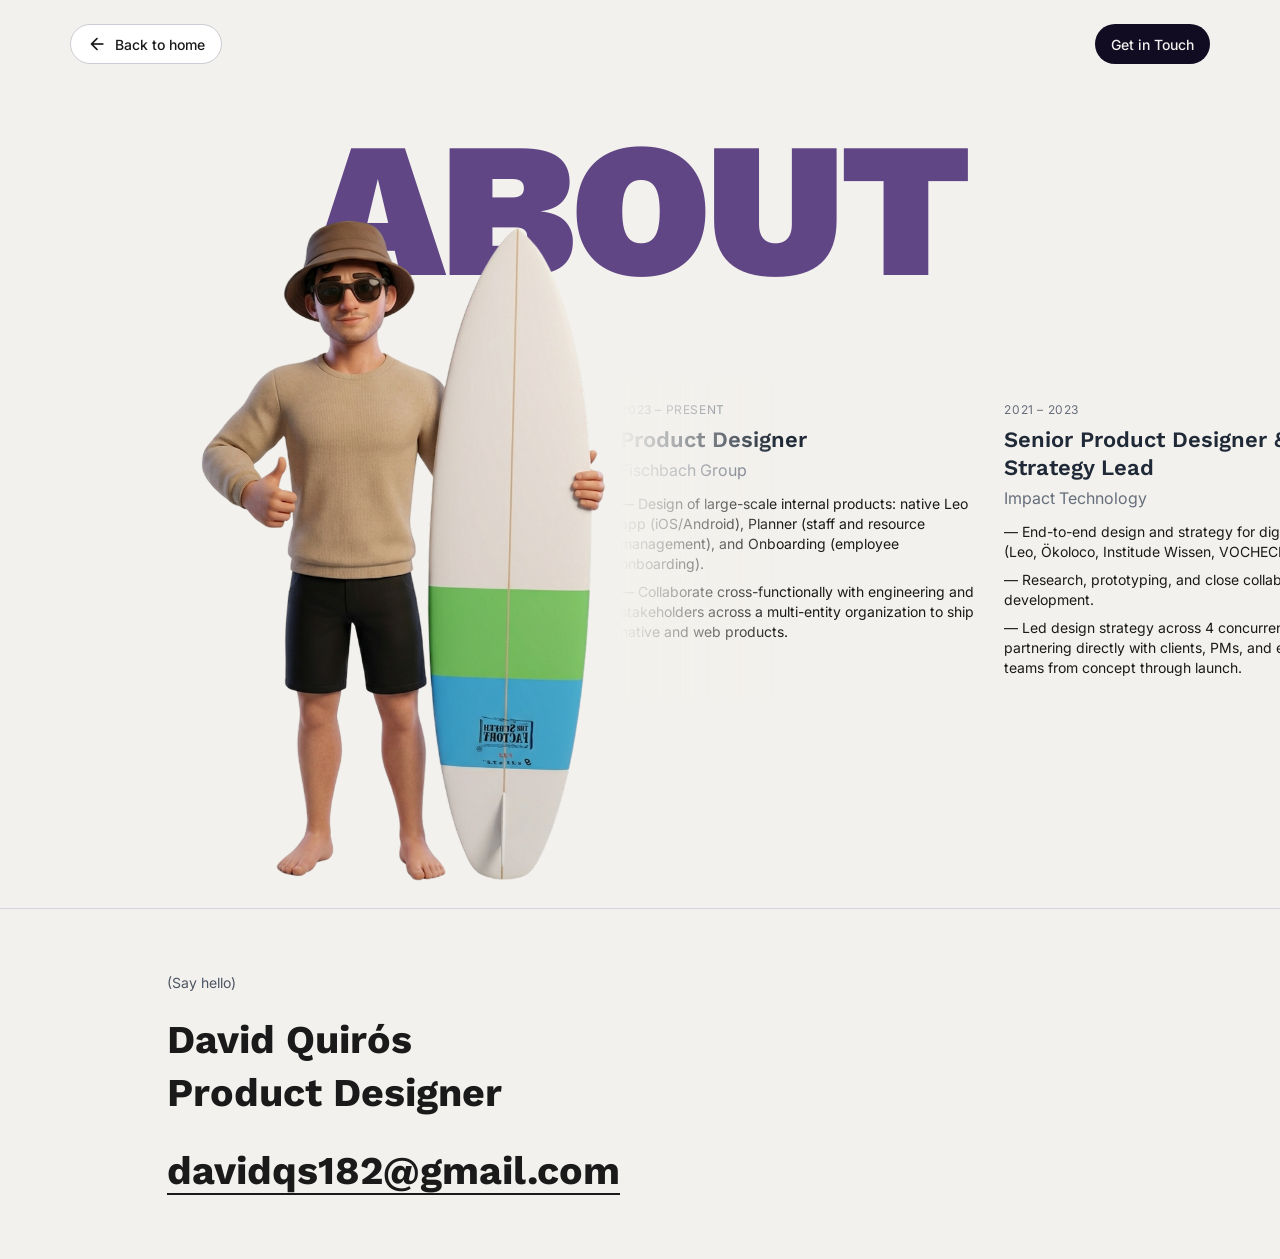
==== about/index.html @ 758f02a6 "Add About page, restructure project URLs, extend scroll reveal to meta sidebars - New About page (ab" ====
<!DOCTYPE html>
<html lang="en">
<head>
  <!-- Google tag (gtag.js) -->
  <script async src="https://www.googletagmanager.com/gtag/js?id=G-3EV32X3877"></script>
  <script>
    window.dataLayer = window.dataLayer || [];
    function gtag(){dataLayer.push(arguments);}
    gtag('js', new Date());

    gtag('config', 'G-3EV32X3877');
  </script>
  <!-- End Google tag (gtag.js) -->
  <!-- Google Tag Manager -->
  <script>(function(w,d,s,l,i){w[l]=w[l]||[];w[l].push({'gtm.start':
  new Date().getTime(),event:'gtm.js'});var f=d.getElementsByTagName(s)[0],
  j=d.createElement(s),dl=l!='dataLayer'?'&l='+l:'';j.async=true;j.src=
  'https://www.googletagmanager.com/gtm.js?id='+i+dl;f.parentNode.insertBefore(j,f);
  })(window,document,'script','dataLayer','GTM-TLW9D86D');</script>
  <!-- End Google Tag Manager -->
  <meta charset="UTF-8">
  <meta name="viewport" content="width=device-width, initial-scale=1.0">
  <title>About — David Quirós</title>
  <link rel="canonical" href="https://pixel-personas.com/about/">
  <link rel="icon" type="image/png" href="../assets/Logo/favicon.png">
  <link rel="preconnect" href="https://fonts.googleapis.com">
  <link href="https://fonts.googleapis.com/css2?family=Work+Sans:wght@400;500;600;900&family=Inter:wght@400;500;600&display=swap" rel="stylesheet">
  <link href="https://fonts.googleapis.com/css2?family=Material+Symbols+Rounded:opsz,wght,FILL,GRAD@20..48,400,0,0" rel="stylesheet">
  <link rel="stylesheet" href="../css/tokens.css">
  <link rel="stylesheet" href="../css/components.css">
  <link rel="stylesheet" href="../css/styles.css">
</head>
<body>
  <!-- Google Tag Manager (noscript) -->
  <noscript><iframe src="https://www.googletagmanager.com/ns.html?id=GTM-TLW9D86D"
  height="0" width="0" style="display:none;visibility:hidden"></iframe></noscript>
  <!-- End Google Tag Manager (noscript) -->

  <header class="navbar container">
    <a href="/" class="btn btn--outline btn--md">
      <span class="material-symbols-rounded icon-back" aria-hidden="true">arrow_back</span>
      Back to home
    </a>
    <nav class="navbar__links">
      <a href="#contact" class="btn btn--dark btn--md">Get in Touch</a>
    </nav>
  </header>

  <main>
    <!-- Primer paso de la página de About, a pedido de David: mismo
         tratamiento que el hero de Home — "About" reusa .hero__title
         tal cual (mismo tamaño/estilo/posición que "Product Designer").
         El avatar ya no vive acá (bajó a .about-experience, ver abajo)
         — Navbar: en vez del logo de Home, un botón "Back to home"
         (patrón <a class="btn btn--outline">, mismo componente ya
         usado en otras páginas). -->
    <section class="hero container">
      <h1 class="hero__title">About</h1>
    </section>

    <!-- Experience: carrusel horizontal con el avatar "clavado"
         (position:sticky) a la izquierda mientras las tarjetas de
         experience (de la más reciente a la más antigua — mismo
         contenido/orden que la sección Experience de resume.html)
         siguen desplazándose por detrás. A pedido de David: "a partir
         de la columna 10, junto al avatar, se muestra en orden cada
         sección de experience... cuando hago swipe hacia la izquierda
         el avatar se queda fijo... al lado derecho de la imagen hay
         un fade blanco sobre el que las secciones siguen scrolleando
         bajo ella." El avatar queda fijo desde el arranque porque su
         posición natural en el track ya está pegada al borde
         izquierdo (scrollLeft:0 = columna 1) — position:sticky no
         necesita "viajar" para clavarse ahí. Full-bleed (fuera de
         .container) para poder scrollear más allá del borde derecho
         de la pantalla — mismo mecanismo (scroll nativo,
         overflow-x:auto, sin JS de drag) que
         .project-process__carousel / .project-testimonial__track en
         project-onboarding.css. -->
    <section class="about-experience">
      <div class="about-experience__track">
        <!-- Tapa la columna 1 con un elemento real (sticky, mismo
             fondo que la página) en vez de padding invisible — ver
             comentario en styles.css. -->
        <div class="about-experience__edge" aria-hidden="true"></div>

        <div class="about-experience__pin">
          <div class="about-experience__avatar-backing" aria-hidden="true"></div>
          <img
            class="about-experience__avatar"
            src="../assets/images/about-avatar.png"
            alt="David Quirós sonriendo, con sombrero y lentes de sol, sosteniendo una tabla de surf"
            draggable="false"
          >
          <div class="about-experience__fade" aria-hidden="true"></div>
        </div>

        <ul class="about-experience__list">
          <li class="about-experience__item">
            <p class="about-experience__dates">2023 – Present</p>
            <h3 class="about-experience__role">Product Designer</h3>
            <p class="about-experience__company">Fischbach Group</p>
            <ul class="about-experience__bullets">
              <li>— Design of large-scale internal products: native Leo app (iOS/Android), Planner (staff and resource management), and Onboarding (employee onboarding).</li>
              <li>— Collaborate cross-functionally with engineering and stakeholders across a multi-entity organization to ship native and web products.</li>
            </ul>
          </li>
          <li class="about-experience__item">
            <p class="about-experience__dates">2021 – 2023</p>
            <h3 class="about-experience__role">Senior Product Designer &amp; Strategy Lead</h3>
            <p class="about-experience__company">Impact Technology</p>
            <ul class="about-experience__bullets">
              <li>— End-to-end design and strategy for digital products (Leo, Ökoloco, Institude Wissen, VOCHECKER).</li>
              <li>— Research, prototyping, and close collaboration with development.</li>
              <li>— Led design strategy across 4 concurrent products, partnering directly with clients, PMs, and engineering teams from concept through launch.</li>
            </ul>
          </li>
          <li class="about-experience__item">
            <p class="about-experience__dates">2019 – 2021</p>
            <h3 class="about-experience__role">Digital Marketing Manager &amp; UX Strategist</h3>
            <p class="about-experience__company">Colono Construcción</p>
            <ul class="about-experience__bullets">
              <li>— Managed advertising campaigns across Google, Facebook, Instagram, and TikTok.</li>
              <li>— Optimized web experience to align with each campaign, focused on conversion and KPIs.</li>
            </ul>
          </li>
          <li class="about-experience__item">
            <p class="about-experience__dates">2017 – 2018</p>
            <h3 class="about-experience__role">UX Researcher &amp; Product Catalog Designer</h3>
            <p class="about-experience__company">Electro Caribe S&amp;C</p>
            <ul class="about-experience__bullets">
              <li>— User research and redesign of electrical product lines (industrial, commercial, home).</li>
              <li>— Digital and printed catalogs, plus training for key stakeholders.</li>
            </ul>
          </li>
        </ul>
      </div>
    </section>

    <!-- Get in touch: mismo bloque de texto que en Home/project-onboarding
         (ver css/styles.css .contact) — sin la columna de fotos: esas
         fotos son del contexto de Home, no tiene sentido repetirlas
         acá (a pedido de David: "la seccion de contacto se debe ver
         como la de la pagina de proyectos"). El botón "Get in Touch"
         del navbar apunta a #contact. -->
    <section class="contact container" id="contact">
      <div class="contact__grid grid-12">
        <div class="contact__info">
          <p class="contact__label">(Say hello)</p>
          <p class="contact__name">David Quirós</p>
          <p class="contact__role">Product Designer</p>
          <a href="mailto:davidqs182@gmail.com" class="contact__email">davidqs182@gmail.com</a>
        </div>
      </div>
    </section>
  </main>

  <!-- Herramienta de guía (no es parte del diseño del sitio, solo
       visible en localhost — ver js/main.js): overlay del grid +
       selector de breakpoint (Desktop/Tablet/Mobile). Estilos y
       lógica centralizados en css/components.css y js/main.js. -->
  <div id="grid-overlay" aria-hidden="true">
    <div class="grid-overlay__col"></div>
    <div class="grid-overlay__col"></div>
    <div class="grid-overlay__col"></div>
    <div class="grid-overlay__col"></div>
    <div class="grid-overlay__col"></div>
    <div class="grid-overlay__col"></div>
    <div class="grid-overlay__col"></div>
    <div class="grid-overlay__col"></div>
    <div class="grid-overlay__col"></div>
    <div class="grid-overlay__col"></div>
    <div class="grid-overlay__col"></div>
    <div class="grid-overlay__col"></div>
  </div>

  <div id="dev-tools">
    <div id="dev-tools__breakpoints">
      <button data-breakpoint="desktop" class="is-active" type="button">
        <span class="material-symbols-rounded" aria-hidden="true">desktop_windows</span>
        Desktop
      </button>
      <button data-breakpoint="tablet" type="button">
        <span class="material-symbols-rounded" aria-hidden="true">tablet_mac</span>
        Tablet
      </button>
      <button data-breakpoint="mobile" type="button">
        <span class="material-symbols-rounded" aria-hidden="true">smartphone</span>
        Mobile
      </button>
    </div>
    <button id="grid-overlay-toggle" type="button">
      <span class="material-symbols-rounded" aria-hidden="true">grid_on</span>
      Grid
    </button>
  </div>

  <div id="dev-preview" aria-hidden="true">
    <iframe id="dev-preview-frame" title="Vista previa responsiva"></iframe>
  </div>

  <script src="../js/main.js"></script>
</body>
</html>
---- css/tokens.css ----
/* =====================================================================
   DESIGN TOKENS
   =====================================================================
   Estos son los "ingredientes" del sistema de diseño: colores,
   tipografía y medidas base. No hay estilos visuales de página acá,
   solo variables (custom properties) para que todo el sitio use los
   mismos valores en vez de números sueltos repetidos por todos lados.

   Fuente: componentes "Button", "purple-tint-palette", "Gray" (Frame
   793) y "Typographic Scale" del archivo de Figma.
   ===================================================================== */

:root {
  /* ---------- Color / Purple ----------
     50-900 tal cual está en Figma (purple-tint-palette). 950 es un
     agregado nuestro (no está en Figma) para el botón Dark — 900 no
     se sentía lo bastante "negro" para un estado enabled; se calculó
     siguiendo la misma progresión de oscurecimiento que ya traía la
     escala (~0.64x por escalón desde 900), no un negro puro, para que
     se mantenga dentro de la familia de la marca. */
  --color-purple-50: #f6f4fa;
  --color-purple-100: #edeaf5;
  --color-purple-200: #dbd5ec;
  --color-purple-300: #c1b6e0;
  --color-purple-400: #9a89cc;
  --color-purple-500: #614685;
  --color-purple-600: #523b75;
  --color-purple-700: #422e63;
  --color-purple-800: #31214f;
  --color-purple-900: #1c1335;
  --color-purple-950: #120c22;

  /* ---------- Color / Gray ----------
     Escala completa tal cual está en Figma (Frame 793 "Gray"). */
  --color-gray-50: #f9fafb;
  --color-gray-100: #f3f4f6;
  --color-gray-200: #e5e7eb;
  --color-gray-300: #d1d5db;
  --color-gray-400: #9ca3af;
  --color-gray-500: #6b7280;
  /* 550 — agregado nuestro (no está en Figma), mismo criterio que
     Purple 950: un paso intermedio que no existía en la escala.
     Texto secundario (captions, ficha Role/Team/Timeline) sobre
     --color-bg (#F3F1ED): con Gray 500 el contraste da 4.29:1 (no
     llega al mínimo WCAG AA de 4.5:1 para texto normal); con Gray 600
     da 6.71:1, que cumple pero se siente más pesado de lo que David
     quería para un texto secundario. Este valor se calculó para caer
     justo en el mínimo aceptable (~4.5:1) — visualmente más liviano
     que 600, sin dejar de cumplir el estándar. */
  --color-gray-550: #666e7c;
  --color-gray-600: #4b5563;
  --color-gray-700: #374151;
  --color-gray-800: #1f2937;
  --color-gray-900: #111827;

  /* ---------- Color / Red (destructive) ----------
     Solo existen estos 3 tonos en el componente Button de Figma
     (no hay una escala 50-900 completa como Purple/Gray). */
  --color-red-200: #ebb2b2;
  --color-red-500: #e53333;
  --color-red-700: #bf2626;

  /* ---------- Color / Superficie y texto ----------
     Alias semánticos: en vez de usar "purple-500" directo en el
     layout, usamos un nombre que dice PARA QUÉ es el color. Así, si
     el color de marca cambia algún día, se edita en un solo lugar. */
  --color-bg: #f3f1ed;
  --color-text: var(--color-gray-800);
  --color-text-black: #1a1a1a;
  --color-text-white: #f3f1ed;
  --color-brand: var(--color-purple-500);
  --color-dark: var(--color-gray-900);
  /* Fondo del header + hero en las páginas de detalle de proyecto
     (ej. Onboarding Tool) — #EBEBEB tal cual en Figma. Ahí tampoco es
     un token de su escala Gray, es un valor literal local al frame,
     por eso lo tratamos igual acá: alias semántico, no parte de la
     escala --color-gray-*. */
  --color-surface-project: #ebebeb;

  /* ---------- Tipografía ----------
     Familias realmente usadas en los componentes (el "Typographic
     Scale" de Figma está en Roboto, pero el Button usa Inter y el
     hero usa Work Sans — priorizamos lo que los componentes reales
     usan). */
  --font-display: "Work Sans", sans-serif;
  --font-body: "Inter", sans-serif;

  /* Fuente paga (Fischbach la tiene licenciada), usada solo en el
     título de las páginas de detalle de proyecto (ej. "Onboarding
     Tool") — no es parte del sistema tipográfico general del sitio,
     por eso no reemplaza --font-display. Archivo real vía @font-face
     más abajo; solo se trajo el peso Bold/700 (el único que se usa
     hoy) para no cargar pesos sin usar. */
  --font-din-next: "DIN Next LT Pro", var(--font-display);

  /* Fuente real de brand.youtube (títulos), self-hosted desde el propio
     CDN de Google — usada solo en project-youtube-discovery.html
     (--font-display redefinido SOLO ahí, ver project-youtube-discovery.css),
     mismo criterio que --font-din-next arriba: no reemplaza --font-display
     acá. Archivo real vía @font-face en components.css. */
  --font-youtube-display: "YouTubeDisplay", var(--font-display);

  /* Escala tipográfica (tamaño / interlineado), tomada de la pieza
     "Typographic Scale" de Figma. Pensada para contenido futuro
     (párrafos, tarjetas, etc.) — el título del hero ya tiene su
     propio tamaño exacto (216.61px) y no usa esta escala. */
  --text-h1-size: 45px;
  --text-h1-line: 52px;
  --text-h2-size: 36px;
  --text-h2-line: 44px;
  --text-h3-size: 28px;
  --text-h3-line: 36px;
  --text-h4-size: 22px;
  --text-h4-line: 28px;
  --text-h5-size: 18px;
  --text-h5-line: 24px;
  --text-body-lg-size: 16px;
  --text-body-lg-line: 24px;
  --text-body-size: 14px;
  --text-body-line: 20px;
  --text-body-sm-size: 12px;
  --text-body-sm-line: 16px;
  --text-caption-size: 11px;
  --text-caption-line: 14px;
  --text-overline-size: 10px;
  --text-overline-line: 14px;
  --text-overline-tracking: 0.15em;

  /* ---------- Layout grid (Desktop) ----------
     Igual al "Layout Grid" configurado en el frame de Figma: 12
     columnas, 70px de margen lateral, 20px de espacio entre
     columnas, sobre un frame de referencia de 1440px. */
  --grid-columns: 12;
  --grid-margin: 70px;
  --grid-gutter: 20px;
  --grid-max-width: 1440px;

  /* ---------- Breakpoints y grids de Tablet / Mobile ----------
     Cortes de ancho estándar de industria (los mismos que usan
     Bootstrap 5 y Tailwind, entre otros): Mobile <768px, Tablet
     768–1023px, Desktop ≥1024px. No son variables usables dentro de
     @media (la spec de CSS no permite var() ahí) — quedan como
     referencia documentada; los @media reales que las necesiten van
     con el número literal.

     Columnas/márgenes/gutters de Tablet y Mobile: estándar de
     industria también (mismos valores que Figma trae por default en
     sus presets de grid responsivo, y muy cerca de la spec de
     Material Design 3 — Compact: 4 columnas/16dp margen, Medium:
     8 columnas/24-32dp margen). Los anchos de referencia (768/375)
     son los tamaños de diseño típicos para cada categoría (tablet
     portrait / iPhone estándar), no anchos "reales" de ningún
     dispositivo puntual.

     Alimentan el selector de breakpoints del overlay de grilla
     (#dev-tools, visible solo en localhost) para previsualizar cada
     grid, y --grid-tablet-margin/--grid-mobile-margin (junto con sus
     --grid-*-gutter) ya se usan también en los @media reales de Home,
     Onboarding Tool y YouTube Compass (ver css/styles.css) para achicar
     --grid-margin/--grid-gutter a esos anchos — Resume y Design System
     quedan afuera de esa adaptación por ahora. */
  --grid-tablet-width: 768px;
  --grid-tablet-columns: 8;
  --grid-tablet-margin: 32px;
  --grid-tablet-gutter: 16px;

  --grid-mobile-width: 375px;
  --grid-mobile-columns: 4;
  --grid-mobile-margin: 16px;
  --grid-mobile-gutter: 16px;

  /* ---------- Espaciado ----------
     A diferencia de los colores y la tipografía, Figma no tiene un
     componente "Spacing Scale" del que copiar estos valores — es una
     escala de múltiplos de 4px que armamos nosotros para no repetir
     números sueltos por todo el CSS. Cubre los valores que ya se
     usaban en el sitio (8, 24, 40, 60) más los pasos intermedios de
     una progresión estándar, para tener de dónde elegir a futuro. */
  --space-4: 4px;
  --space-8: 8px;
  --space-12: 12px;
  --space-16: 16px;
  --space-24: 24px;
  --space-32: 32px;
  --space-40: 40px;
  --space-48: 48px;
  --space-60: 60px;
  --space-64: 64px;
  --space-96: 96px;
}
---- css/components.css ----
/* =====================================================================
   COMPONENTES
   =====================================================================
   Piezas de UI reutilizables. Usan los tokens de tokens.css — no
   deberían tener ningún color o tamaño "suelto" escrito a mano acá.

   Nota sobre estados: en Figma cada estado (Default/Hover/Disabled)
   es una capa distinta. En CSS no duplicamos esas capas: usamos
   pseudo-clases (:hover, :disabled) que el navegador aplica solo.
   ===================================================================== */

/* ---------- Fonts ----------
   Fuentes de Google (Work Sans, Inter, Material Symbols) se cargan
   vía <link> en el <head> de cada página. DIN Next LT Pro es una
   fuente paga (licencia de Fischbach), self-hosted acá porque no
   tiene un <link> externo — David la usa como prueba de tipografía
   completa en project-onboarding.html (--font-display/--font-body
   redefinidos SOLO ahí, ver project-onboarding.css), no reemplaza
   Work Sans/Inter en el resto del sitio.

   4 declaraciones para los pesos que la página realmente usa (headlines
   700, botones 500/600, eyebrow 600, body 400) — no cargamos italic,
   Condensed, Black, etc. del paquete completo que mandó David, esos no
   se usan acá. DIN Next no tiene un archivo "SemiBold"/600 propio: el
   de Medium se registra dos veces (500 y 600) para que los usos con
   font-weight:600 (.btn--lg, .eyebrow) no salten directo a Bold/700 —
   sin esto, el navegador busca el peso disponible más cercano hacia
   arriba y usaría Bold en vez de Medium, perdiendo la jerarquía visual
   que ya tenían botones/eyebrow frente a los headlines. */
@font-face {
  font-family: "DIN Next LT Pro";
  src: url("../assets/fonts/din-next-lt-pro/DINNextLTPro-Regular.otf") format("opentype");
  font-weight: 400;
  font-style: normal;
  font-display: swap;
}

@font-face {
  font-family: "DIN Next LT Pro";
  src: url("../assets/fonts/din-next-lt-pro/DINNextLTPro-Medium.otf") format("opentype");
  font-weight: 500;
  font-style: normal;
  font-display: swap;
}

@font-face {
  font-family: "DIN Next LT Pro";
  src: url("../assets/fonts/din-next-lt-pro/DINNextLTPro-Medium.otf") format("opentype");
  font-weight: 600;
  font-style: normal;
  font-display: swap;
}

@font-face {
  font-family: "DIN Next LT Pro";
  src: url("../assets/fonts/din-next-lt-pro/DINNextLTPro-Bold.otf") format("opentype");
  font-weight: 700;
  font-style: normal;
  font-display: swap;
}

/* YouTubeDisplay — la fuente real de títulos que usa brand.youtube (no
   confundir con "YouTube Sans", que es la de la UI de la app, no esta).
   Self-hosted acá con el mismo criterio que DIN Next arriba: David pidió
   usar la tipografía real encontrada en el research (era un fallback de
   sistema hasta ahora, ver design-system.html #youtube-discovery-ref) en
   vez de quedarnos con la aproximación. Archivos sacados del propio CDN
   de Google (gstatic.com/marketing-cms/...) inspeccionando qué carga
   brand.youtube en vivo — no están en Google Fonts ni tienen licencia
   pública de reuso; se usan igual a pedido explícito de David, a
   sabiendas de que es un asset de marca de Google (proyecto conceptual
   de portafolio, no un producto real). --font-display se redefine SOLO
   en project-youtube-discovery.css (ver ese archivo), no reemplaza
   Work Sans/Inter en el resto del sitio — mismo patrón que DIN Next.

   3 pesos (los que trae el archivo original, no hay Medium/SemiBold
   propio): Regular 400, Bold 700, ExtraBold 800 — los títulos de esta
   página piden el peso más pesado disponible (ExtraBold), no 900 (esa
   fuente no tiene ese peso; pedirlo haría que el navegador cayera en
   sintetizar bold sobre ExtraBold, verse peor que usar 800 directo). */
@font-face {
  font-family: "YouTubeDisplay";
  src: url("../assets/fonts/youtube-display/youtubedisplay-regular.woff2") format("woff2");
  font-weight: 400;
  font-style: normal;
  font-display: swap;
}

@font-face {
  font-family: "YouTubeDisplay";
  src: url("../assets/fonts/youtube-display/youtubedisplay-bold.woff2") format("woff2");
  font-weight: 700;
  font-style: normal;
  font-display: swap;
}

@font-face {
  font-family: "YouTubeDisplay";
  src: url("../assets/fonts/youtube-display/youtubedisplay-extrabold.woff2") format("woff2");
  font-weight: 800;
  font-style: normal;
  font-display: swap;
}

/* ---------- Button ----------
   Fuente: componente "Button" de Figma (5 estilos x 3 tamaños x 3
   estados). Los colores de "Secondary"/"Outline"/"Ghost" son valores
   exactos del componente (no son parte de la escala Gray — son un
   poco distintos, a propósito se dejan literales acá). */
.btn {
  display: inline-flex;
  align-items: center;
  justify-content: center;
  gap: 8px;
  border: none;
  border-radius: 999px;
  font-family: var(--font-body);
  text-decoration: none;
  white-space: nowrap;
  cursor: pointer;
  transition: background-color 0.15s ease, border-color 0.15s ease;
}

.btn:disabled,
.btn.is-disabled {
  opacity: 0.7;
  cursor: not-allowed;
}

/* Tamaños */
.btn--lg {
  min-height: 48px;
  padding: 12px 20px;
  font-size: 16px;
  font-weight: 600;
}

.btn--md {
  min-height: 40px;
  padding: 8px 16px;
  font-size: 14px;
  font-weight: 500;
}

.btn--sm {
  min-height: 32px;
  padding: 6px 12px;
  font-size: 13px;
  font-weight: 500;
}

/* Modifier: solo-ícono — mismo .btn (radio/colores/tamaños sin
   cambios), sin texto, perfectamente circular. Se combina con un
   tamaño (.btn--sm/md/lg) y un color (.btn--outline, etc.) igual que
   cualquier otro botón — este modifier solo saca el padding horizontal
   y fuerza ancho = alto (aspect-ratio:1/1 contra el min-height que ya
   define cada tamaño). */
.btn--icon {
  padding: 0;
  aspect-ratio: 1 / 1;
}

/* Estilo: Primary */
.btn--primary {
  background-color: var(--color-purple-500);
  color: var(--color-text-white);
}
.btn--primary:hover {
  background-color: var(--color-purple-700);
}
.btn--primary:disabled,
.btn--primary.is-disabled {
  background-color: var(--color-purple-200);
}

/* Estilo: Secondary */
.btn--secondary {
  background-color: var(--color-gray-200);
  color: var(--color-text-black);
}
.btn--secondary:hover {
  background-color: var(--color-gray-300);
}
.btn--secondary:disabled,
.btn--secondary.is-disabled {
  background-color: #f2f2f7;
}

/* Estilo: Destructive */
.btn--destructive {
  background-color: var(--color-red-500);
  color: var(--color-text-white);
}
.btn--destructive:hover {
  background-color: var(--color-red-700);
}
.btn--destructive:disabled,
.btn--destructive.is-disabled {
  background-color: var(--color-red-200);
}

/* Estilo: Outline */
.btn--outline {
  background-color: white;
  border: 1px solid #ccccd4;
  color: var(--color-text-black);
}
.btn--outline:hover {
  background-color: #f2f2f7;
}
.btn--outline:disabled,
.btn--outline.is-disabled {
  border-color: #b2c2eb;
}

/* Estilo: Ghost */
.btn--ghost {
  background-color: transparent;
  color: var(--color-text-black);
}
.btn--ghost:hover {
  background-color: #f2f2f7;
}

/* Estilo: Dark
   No es una variante del componente "Button" original de Figma —
   la agregamos nosotros: un "negro" que en realidad sale de la
   misma escala púrpura (purple-950), para que combine con el resto
   de la marca en vez de ser un gris/negro genérico. El hover se
   aclara (purple-900) en vez de oscurecerse, al revés que Primary. */
.btn--dark {
  background-color: var(--color-purple-950);
  color: var(--color-text-white);
}
.btn--dark:hover {
  background-color: var(--color-purple-900);
}
.btn--dark:disabled,
.btn--dark.is-disabled {
  background-color: var(--color-purple-200);
}

/* ---------- Icons ----------
   Íconos de Google Material Symbols (Rounded) — nunca SVG dibujado a
   mano. El nombre del ícono va como texto adentro del <span> (ej.
   "arrow_forward"); la fuente lo convierte en el glifo. El color sale
   solo de `color` (currentColor), así que dentro de un .btn ya toma
   el color de texto del botón sin configurar nada aparte. CSS base
   tal cual la provee Google. */
.material-symbols-rounded {
  font-family: "Material Symbols Rounded";
  font-weight: normal;
  font-style: normal;
  font-size: 20px;
  line-height: 1;
  letter-spacing: normal;
  text-transform: none;
  display: inline-block;
  white-space: nowrap;
  word-wrap: normal;
  direction: ltr;
  font-feature-settings: "liga";
  -webkit-font-smoothing: antialiased;
  /* FILL 0 = trazo, sin relleno — la fuente es variable y el navegador
     no siempre asume este eje por su cuenta, así que se fija explícito
     en vez de confiar en el default. */
  font-variation-settings:
    "FILL" 0,
    "wght" 400,
    "GRAD" 0,
    "opsz" 24;
}

/* Ícono "avanzar" — clase opt-in, no todos los íconos la llevan (un
   ícono de "eliminar", por ejemplo, no debería deslizarse). Se usa en
   botones tipo CTA ("Go to project"): al pasar el mouse por el botón,
   el ícono se desliza suavemente hacia la derecha, reforzando la idea
   de "seguir adelante". */
.material-symbols-rounded.icon-forward {
  transition: transform 0.2s ease;
}

.btn:hover .material-symbols-rounded.icon-forward {
  transform: translateX(4px);
}

/* Ícono "retroceder" — misma idea que .icon-forward, pero para íconos
   que apuntan hacia atrás/izquierda (ej. "arrow_back" en "Back to
   home"): al pasar el mouse, se desliza hacia la IZQUIERDA, no hacia
   la derecha — deslizar a la derecha reforzaría "avanzar", lo
   contrario de lo que dice la flecha. Por eso es una clase separada
   de .icon-forward y no una variante con el mismo signo invertido a
   mano en cada uso. */
.material-symbols-rounded.icon-back {
  transition: transform 0.2s ease;
}

.btn:hover .material-symbols-rounded.icon-back {
  transform: translateX(-4px);
}

/* ---------- Eyebrow ----------
   Etiqueta chica en mayúsculas que antecede a un título de sección
   (escala Overline de tokens.css). Nació como estilo puntual de la
   página de proyecto (label de "About the project" y de la ficha
   Role/Team/Timeline) — se sube acá al pasar a usarse en una segunda
   sección de esa misma página, para no repetir la regla dos veces. */
.eyebrow {
  display: block;
  font-family: var(--font-body);
  font-weight: 600;
  font-size: var(--text-overline-size);
  line-height: var(--text-overline-line);
  letter-spacing: var(--text-overline-tracking);
  text-transform: uppercase;
  color: var(--color-text-black);
}

/* ---------- Reveal on scroll (título / body) ----------
   Entrada con fade + slide-up al entrar en pantalla — mismo patrón que
   "initial={opacity:0,y:N} whileInView={opacity:1,y:0}
   transition={duration:0.8,delay:D}" de Framer Motion, en CSS puro:
   .is-inview la agrega js/main.js vía IntersectionObserver (se revela
   una sola vez, no se repite si se vuelve a scrollear a la vista).
   Nació en el título/subtítulo del hero de Home, se sube acá al
   pasar a usarse también en los títulos y párrafos de cuerpo de las
   páginas de proyecto — misma utilidad, no una regla nueva por sección.
   .reveal-title (y:30, delay 0.3) para títulos (h1/h2/h3 de sección);
   .reveal-body (y:40, delay 0.4 — un toque más tarde y con más
   desplazamiento, para que el body se sienta "seguir" al título) para
   los párrafos de cuerpo. */
.reveal-title,
.reveal-body {
  opacity: 0;
  transition: opacity 0.8s ease-out, transform 0.8s ease-out;
}

.reveal-title {
  transform: translateY(30px);
  transition-delay: 0.3s;
}

.reveal-body {
  transform: translateY(40px);
  transition-delay: 0.4s;
}

.reveal-title.is-inview,
.reveal-body.is-inview {
  opacity: 1;
  transform: translateY(0);
}

@media (prefers-reduced-motion: reduce) {
  .reveal-title,
  .reveal-body {
    transition: none;
    opacity: 1;
    transform: none;
  }
}

/* =====================================================================
   DEV TOOLS
   =====================================================================
   Herramienta de guía — NO es parte del diseño del sitio, es para
   trabajar. Antes vivía duplicada como <style>/<script> inline en cada
   página (index.html, project-onboarding.html,
   project-youtube-discovery.html, resume.html); se centralizó acá +
   en js/main.js al agregar el selector de breakpoints, para no
   mantener la misma regla 4 veces.

   Oculta por default (display:none en #dev-tools) y solo main.js la
   muestra, y ÚNICAMENTE si location.hostname es localhost/127.0.0.1 —
   así en pixel-personas.com (o cualquier otro dominio) queda oculta
   siempre, sin importar si alguien se olvida de sacarla antes de un
   commit a master. No depende de un paso manual.

   #grid-overlay: overlay fijo con las columnas del grid superpuestas
   sobre la página real, para chequear alineación mientras se trabaja.
   Reusa las MISMAS 12 divs .grid-overlay__col en los 3 breakpoints —
   en Tablet/Mobile se ocultan las columnas de más con :nth-child en
   vez de generar HTML distinto por breakpoint. */
#grid-overlay {
  display: none;
  position: fixed;
  inset: 0;
  z-index: 99999;
  pointer-events: none;
  max-width: var(--grid-max-width);
  margin-inline: auto;
  padding-inline: var(--grid-margin);
  grid-template-columns: repeat(var(--grid-columns), 1fr);
  column-gap: var(--grid-gutter);
}

#grid-overlay.is-visible {
  display: grid;
}

.grid-overlay__col {
  background: rgba(97, 70, 133, 0.12);
  border-left: 1px solid rgba(97, 70, 133, 0.4);
  border-right: 1px solid rgba(97, 70, 133, 0.4);
}

/* Breakpoint Tablet: 8 columnas visibles (se ocultan la 9ª a la 12ª),
   ancho/margen/gutter de --grid-tablet-* (tokens.css). */
#grid-overlay.bp-tablet {
  max-width: var(--grid-tablet-width);
  padding-inline: var(--grid-tablet-margin);
  grid-template-columns: repeat(var(--grid-tablet-columns), 1fr);
  column-gap: var(--grid-tablet-gutter);
}

#grid-overlay.bp-tablet .grid-overlay__col:nth-child(n + 9) {
  display: none;
}

/* Breakpoint Mobile: 4 columnas visibles (se ocultan la 5ª a la 12ª). */
#grid-overlay.bp-mobile {
  max-width: var(--grid-mobile-width);
  padding-inline: var(--grid-mobile-margin);
  grid-template-columns: repeat(var(--grid-mobile-columns), 1fr);
  column-gap: var(--grid-mobile-gutter);
}

#grid-overlay.bp-mobile .grid-overlay__col:nth-child(n + 5) {
  display: none;
}

/* #dev-tools: panel fijo abajo a la derecha con los botones — Grid
   (muestra/oculta el overlay) + Desktop/Tablet/Mobile (cambian qué
   grid se previsualiza, y de paso fuerzan el overlay visible). */
#dev-tools {
  display: none;
  position: fixed;
  right: 16px;
  bottom: 16px;
  z-index: 100000;
  flex-direction: column;
  align-items: flex-end;
  gap: 10px;
}

#dev-tools.is-dev-visible {
  display: flex;
}

#dev-tools__breakpoints {
  display: flex;
  gap: 6px;
}

#dev-tools button {
  border: none;
  border-radius: 999px;
  padding: 8px 14px;
  background: var(--color-purple-950);
  color: var(--color-text-white);
  font-family: var(--font-body);
  font-size: 13px;
  font-weight: 500;
  cursor: pointer;
  box-shadow: 0 2px 10px rgba(0, 0, 0, 0.25);
  text-align: right;
  display: inline-flex;
  align-items: center;
  gap: 6px;
}

#dev-tools button.is-active {
  background: var(--color-purple-500);
}

/* Modal con el <iframe> de vista previa — se abre al elegir Tablet o
   Mobile (ver js/main.js openPreview()). Es el sitio real cargado de
   nuevo a ese ancho exacto, así el contenido se reacomoda de verdad
   (texto con clamp()/vw, grid-12 en 1fr, flex-wrap...), no es solo el
   overlay de líneas. Fondo oscuro semi-transparente para remarcar que
   es una simulación, no la página real de la pestaña. */
#dev-preview {
  display: none;
  position: fixed;
  inset: 0;
  z-index: 99998;
  align-items: center;
  justify-content: center;
  background: rgba(18, 12, 34, 0.6);
}

#dev-preview.is-visible {
  display: flex;
}

#dev-preview-frame {
  border: 0;
  border-radius: 12px;
  box-shadow: 0 20px 60px rgba(0, 0, 0, 0.4);
  background: #ffffff;
  height: 90vh;
  max-width: 95vw;
  max-height: 95vh;
}

/* Ocultas también al exportar/imprimir a PDF (ver css/resume.css) —
   acá de nuevo porque ahora es una regla compartida, no exclusiva de
   Resume. */
@media print {
  #dev-tools,
  #grid-overlay,
  #dev-preview {
    display: none !important;
  }
}
---- css/styles.css ----
/* =====================================================================
   ESTILOS DE PÁGINA
   =====================================================================
   Layout específico de esta página (portafolio). Los tokens (colores,
   tipografía, grid) viven en tokens.css, y los componentes reutilizables
   (botones, pills) en components.css — acá solo va la disposición de
   las secciones de esta página en particular. */

/* ===== Reset básico =====
   Los navegadores traen márgenes/paddings por defecto distintos
   entre sí. Los ponemos en 0 para partir todos del mismo punto. */
* {
  margin: 0;
  padding: 0;
  box-sizing: border-box;
}

/* Scroll suave nativo para los anchors internos (ej. "Work" -> #work),
   sin necesidad de JS ni librerías — es el estándar recomendado para
   este caso (ver MDN/web.dev). Se apaga si el usuario prefiere menos
   movimiento (accesibilidad, WCAG 2.3.3). */
html {
  scroll-behavior: smooth;
}

@media (prefers-reduced-motion: reduce) {
  html {
    scroll-behavior: auto;
  }
}

body {
  background-color: var(--color-bg);
  color: var(--color-text);
  font-family: var(--font-body);
}

/* ===== Grid de layout =====
   Reproduce el "Layout Grid" de Figma: centra el contenido hasta
   1440px, deja 70px de margen a los lados, y define 12 columnas
   con 20px de separación para poder ubicar elementos en columnas
   específicas (grid-column) cuando lo necesitemos. */
.container {
  width: 100%;
  max-width: var(--grid-max-width);
  margin-inline: auto;
  padding-inline: var(--grid-margin);
}

.grid-12 {
  display: grid;
  grid-template-columns: repeat(var(--grid-columns), 1fr);
  column-gap: var(--grid-gutter);
}

/* ===== Header / navegación ===== */
.navbar {
  display: flex;
  align-items: center;
  justify-content: space-between;
  padding-block: var(--space-24);
}

.navbar__logo {
  display: block;
  height: 22px;
  width: auto;
}

.navbar__links {
  display: flex;
  align-items: center;
  gap: var(--space-8);
}

/* ===== Hero ===== */
.hero {
  display: flex;
  flex-direction: column;
  align-items: center;
  text-align: center;
  padding-block: var(--space-40) var(--space-60);
}

/* Tamaño real en Figma: 216.61px sobre un frame de 1440px de ancho
   (216.61 / 1440 ≈ 15vw). Con clamp() escala en pantallas chicas
   y no pasa de ese tamaño en pantallas grandes. */
.hero__title {
  position: relative;
  z-index: 0;
  font-family: var(--font-display);
  font-weight: 900;
  text-transform: uppercase;
  color: var(--color-brand);
  font-size: clamp(2.75rem, 15vw, 216.61px);
  line-height: 0.85;
  letter-spacing: -0.02em;
  /* Entrada con fade + slide-up al cargar la página — mismo efecto que
     "initial={opacity:0,y:30} whileInView={opacity:1,y:0}
     transition={duration:0.8, delay:0.3}" de Framer Motion, acá en CSS
     puro: .is-inview la agrega js/main.js vía IntersectionObserver. */
  opacity: 0;
  transform: translateY(30px);
  transition: opacity 0.8s ease-out 0.3s, transform 0.8s ease-out 0.3s;
}

.hero__title.is-inview {
  opacity: 1;
  transform: translateY(0);
}

/* ===== Animación de scroll =====
   Misma posición y tamaño que la imagen estática original (y que el
   Figma): el personaje va cambiando de frame según la dirección del
   scroll, pero se queda en su lugar dentro del flujo normal del hero,
   sin "secuestrar" el scroll de la página.

   El PNG (828 x 1108 nativo) tiene relleno transparente: el personaje
   real ocupa solo de y=72 a y=732 (el resto es aire arriba y, sobre
   todo, abajo de las botas). Por eso los márgenes negativos tienen
   que ser grandes: primero "comen" ese aire transparente y recién
   después generan la superposición real con el texto. */
.hero__stage {
  position: relative;
  z-index: 2;
  display: flex;
  flex-direction: column;
  align-items: center;
  margin-top: clamp(-90px, -6.5vw, -20px);
  margin-bottom: clamp(-104px, -4.78vw, -54px);
}

/* Tamaño real en Figma: 619 x 828px sobre un frame de 1440px de
   ancho (619 / 1440 ≈ 43vw). El aspect-ratio de los frames de la
   animación (828 x 1108) ya coincide con 619 x 828, así que solo
   fijamos el ancho y el alto se ajusta solo. */
.hero__avatar {
  width: clamp(220px, 43vw, 619px);
  height: auto;
  user-select: none;
  display: block;
  /* animation: none — oculta temporalmente a pedido de David (el
     @keyframes se deja definido abajo, solo se desconecta acá, para
     activarla de nuevo fácil más adelante). Era la entrada al cargar
     la página, mismo efecto que "initial={opacity:0,scale:0.8}
     animate={opacity:1,scale:1} transition={duration:0.8, delay:0.4}"
     de Framer Motion. */
  animation: none;
}

@keyframes hero-avatar-intro {
  from {
    opacity: 0;
    transform: scale(0.8);
  }
  to {
    opacity: 1;
    transform: scale(1);
  }
}

@media (prefers-reduced-motion: reduce) {
  .hero__avatar {
    animation: none;
  }
}

/* ===== Intro con efecto de máquina de escribir =====
   Aparece una sola vez, la primera vez que arranca la animación de
   scroll del avatar (ver main.js, primer bloque). El texto completo
   real vive en el aria-label del <p> — el <span> que se va llenando
   letra por letra es aria-hidden, así un lector de pantalla escucha
   la frase completa de una vez en vez del tipeo letra por letra.

   El PNG del avatar (828px nativo de ancho) tiene relleno transparente
   también a la izquierda, no solo arriba/abajo: medido con canvas +
   getImageData en varios frames (0, 45, 120), el píxel visible más a
   la izquierda del personaje aparece recién en ~23% del ancho del
   frame (los frames de reposo, 0 y 120, son los que más se acercan;
   con la mano levantada el brazo queda más adentro, no más afuera).
   Por eso NO se ancla con right:100% (eso deja ~145px de aire
   invisible antes de tocar al personaje) — se usa right:80% para que
   el borde derecho del texto quede a solo unos px del punto real donde
   empieza a verse el personaje, en vez del borde del <img>. */
.hero__intro {
  position: absolute;
  top: calc(14% + 40px);
  right: 80%;
  width: 267px;
  font-family: var(--font-body);
  font-weight: 400;
  font-size: var(--text-body-lg-size);
  line-height: var(--text-body-lg-line);
  color: var(--color-text-black);
  text-align: center;
}

/* Solo el nombre va en medium (600), como en el navbar — el resto de
   la frase queda en regular. */
.hero__intro-name {
  font-weight: 600;
}

/* "Costa Rica" tachado, como corrigiéndose a "Germany" — chiste
   visual, no informativo, por eso el aria-label del <p> ya dice
   directamente "based in Germany" en vez de intentar leer el tachado. */
.hero__intro-strike {
  text-decoration: line-through;
}

/* Oculto (display:none, no opacity) hasta que arranca el tipeo — ver
   main.js, recién ahí se le agrega .is-active. display:none en vez de
   opacity:0 porque si no, el keyframe de blink (que anima opacity)
   pisaría el valor base y el cursor nunca se vería. */
.hero__intro-cursor {
  display: none;
  width: 2px;
  height: 1em;
  margin-left: 2px;
  vertical-align: text-bottom;
  background-color: currentColor;
}

.hero__intro-cursor.is-active {
  display: inline-block;
  animation: hero-intro-blink 0.8s steps(1, start) infinite;
}

@keyframes hero-intro-blink {
  50% {
    opacity: 0;
  }
}

.hero__subtitle {
  position: relative;
  z-index: 0;
  font-family: var(--font-display);
  font-weight: 900;
  text-transform: capitalize;
  color: var(--color-brand);
  font-size: clamp(2.75rem, 15vw, 216.61px);
  line-height: 0.85;
  letter-spacing: -0.02em;
  /* Mismo efecto de entrada que .hero__title — ver ese comentario. */
  opacity: 0;
  transform: translateY(30px);
  transition: opacity 0.8s ease-out 0.3s, transform 0.8s ease-out 0.3s;
}

.hero__subtitle.is-inview {
  opacity: 1;
  transform: translateY(0);
}

@media (prefers-reduced-motion: reduce) {
  .hero__title,
  .hero__subtitle {
    transition: none;
    opacity: 1;
    transform: none;
  }
}

/* ===== Work / tarjetas de proyecto =====
   Medidas tomadas a mano de la primera tarjeta del Figma (banners
   colgando de una feria, proyecto "Leo"): la imagen ocupa el ancho
   completo del container, sin bordes redondeados. */
.work-list {
  padding-block: 0;
}

/* 146px es una medida puntual del gap entre tarjetas en el Figma, no
   un múltiplo de la escala general — se deja como valor literal en
   vez de forzarla dentro de --space-* (mismo criterio que las medidas
   del hero más abajo).

   max-width: 1080px = 10 columnas del grid de 12 (--grid-columns),
   calculado con la misma fórmula del grid: 10 columnas de 90px
   (colWidth = (1300 - 11*20) / 12) + 9 gutters de --grid-gutter (20px)
   = 900 + 180 = 1080px. Comparado en vivo contra 12 (ancho completo)
   y 8 columnas (860px) antes de elegir esta opción. */
.project-card {
  max-width: 1080px;
  margin-inline: auto;
  margin-bottom: 146px;
}

.project-card__image {
  display: block;
  width: 100%;
  height: auto;
  aspect-ratio: 1299 / 670;
  object-fit: cover;
}

/* Segunda tarjeta ("Fischbach, onboarding tool"): acá la "imagen" es
   un video corto en loop (mockup de celular animando entre pantallas).
   Mismo patrón que .project-card__image, pero con el aspect-ratio
   real del video (1300 x 1462 — vertical, porque es la composición
   completa del header + bloque rojo/celular, no solo el teléfono). */
.project-card__video {
  display: block;
  width: 100%;
  height: auto;
  aspect-ratio: 1300 / 1462;
  object-fit: cover;
  background-color: #fcfcfb;
}

/* ===== Tercera tarjeta ("YouTube Compass"): cover animada, no imagen =====
   David todavía no tiene un cover real para este proyecto — en vez del
   placeholder gris, esto recrea el hero real de
   project-youtube-discovery.html (mismo degradé cian/rosa, mismo título
   "YouTube [compás] Compass", misma animación 3D "flyIn") directo acá,
   con el mismo aspect-ratio que las otras tarjetas (1299/670) para que
   el grid no salte de tamaño.

   Colores/tipografía escritos literales (no var(--font-display)/
   var(--font-body)) porque index.html no redefine esos tokens como sí
   hace project-youtube-discovery.css — hacerlo acá rompería Work
   Sans/Inter en el resto de la home. "YouTubeDisplay" igual está
   disponible: el @font-face vive en components.css (que index.html sí
   carga), no depende de la redefinición de --font-display.

   overflow:hidden + perspective en el MISMO elemento — mismo motivo que
   .ytd-hero en project-youtube-discovery.css: la animación pasa por
   posiciones intermedias más grandes que el tamaño final, y sin esto
   desborda el ancho de la página (encontrado en vivo por David, ya nos
   mordió una vez con el hero real). */
.project-card__ytd-hero {
  position: relative;
  overflow: hidden;
  display: flex;
  align-items: center;
  justify-content: center;
  aspect-ratio: 1299 / 670;
  background-color: #ffffff;
  background-image:
    radial-gradient(ellipse 75% 85% at 85% -15%, rgba(77, 238, 255, 0.95), transparent 65%),
    radial-gradient(ellipse 80% 70% at 25% 130%, rgba(255, 200, 200, 0.95), transparent 60%);
  perspective: 25vw;
  /* Ancho de 8 de las 12 columnas del grid del sitio — mismo criterio
     y fórmula que .ytd-hero__title-frame en project-youtube-discovery.css
     (ver ese archivo para el álgebra completa), acá como variable local
     porque el título Y el video de preview de abajo comparten este
     mismo ancho. */
  --ytd-8col: calc(
    (2 * (min(100vw, var(--grid-max-width)) - (2 * var(--grid-margin))) - var(--grid-gutter)) / 3
  );
}

/* .project-card__ytd-hero-flip: a diferencia de .ytd-hero__flip (que
   anima apenas carga la página), acá el estado de reposo POR DEFECTO es
   el primer frame de la animación (rotate3d 90°, "de canto") — la
   tarjeta puede tardar en entrar en pantalla, así que no tiene sentido
   que ya esté asentada antes de que el usuario la vea. Recién cuando
   IntersectionObserver agrega .is-inview (ver js/main.js, dispara al
   70% visible) se reproduce la animación hacia el frame final (0°). */
.project-card__ytd-hero-flip {
  transform: translateZ(25vw) rotate3d(1, 0, 0, 90deg);
  transform-style: preserve-3d;
  transform-origin: center;
}

.project-card__ytd-hero-flip.is-inview {
  animation: project-card-ytd-flyIn 0.75s forwards cubic-bezier(0.9, 0, 0.1, 1);
}

/* Salida — David pidió que, 4s después de asentarse, el título+compás
   se vayan hacia arriba usando "el mismo efecto" que la entrada: mismo
   mecanismo (translateZ + rotate3d en X, mismo cubic-bezier/duración),
   pero en reversa y sumando translateY hacia arriba en vez de solo la
   rotación. -500px de translateY alcanza sobrado para salir del alto
   real de la tarjeta (aspect-ratio 1299/670, nunca pasa de ~600px) sin
   depender del alto propio del título (que es mucho más chico) — el
   overflow:hidden de .project-card__ytd-hero recorta la salida en el
   borde de arriba, por eso "sale" en vez de solo desaparecer de golpe.
   .is-leaving se agrega vía JS 4s después de .is-inview (ver
   js/main.js) — el estado final de is-inview (0°) es el "from" acá,
   así que no hace falta declarar ese frame otra vez. */
.project-card__ytd-hero-flip.is-leaving {
  animation: project-card-ytd-flyOut 0.75s forwards cubic-bezier(0.9, 0, 0.1, 1);
}

.project-card__ytd-hero-flip-inner {
  transform: translateZ(calc(-1 * 25vw));
}

@keyframes project-card-ytd-flyIn {
  from {
    transform: translateZ(25vw) rotate3d(1, 0, 0, 90deg);
  }
  to {
    transform: translateZ(25vw) rotate3d(1, 0, 0, 0deg);
  }
}

@keyframes project-card-ytd-flyOut {
  from {
    transform: translateY(0) translateZ(25vw) rotate3d(1, 0, 0, 0deg);
  }
  to {
    transform: translateY(-500px) translateZ(25vw) rotate3d(1, 0, 0, -90deg);
  }
}

@media (prefers-reduced-motion: reduce) {
  .project-card__ytd-hero-flip {
    animation: none;
    transform: translateZ(25vw) rotate3d(1, 0, 0, 0deg);
  }

  .project-card__ytd-hero-flip.is-leaving {
    /* Se queda asentado — a alguien que pidió menos movimiento no le
       conviene que el contenido encima desaparezca solo. */
    animation: none;
  }
}

/* .project-card__ytd-hero-title-frame: ancho fijo a 8 de las 12
   columnas del grid del sitio — mismo criterio y misma fórmula que
   .ytd-hero__title-frame en project-youtube-discovery.css (David pidió
   ahí 10 columnas para el hero real, acá pidió 8 para esta versión
   chica dentro de la tarjeta). Álgebra: N columnas + (N-1) gutters
   sobre 12 columnas + 11 gutters se simplifica a
   (N×contenedor + gutter×(N-12)) / 12 — para N=8 da (2×contenedor -
   gutter) / 3. contenedor = ancho de las 12 columnas completas
   (min(100vw, grid-max-width) - 2×grid-margin), el mismo que ya usa
   .container en toda la página.

   container-type: inline-size + font-size en cqi en
   .project-card__ytd-hero-title (no clamp/vw) — el texto LLENA esas 8
   columnas en vez de solo no desbordarlas, igual que en el hero real.
   El ancho en sí vive en --ytd-8col (definida en .project-card__ytd-hero
   más arriba) — el video de preview de abajo comparte esa misma
   variable en vez de repetir la fórmula dos veces. */
.project-card__ytd-hero-title-frame {
  width: var(--ytd-8col);
  margin-inline: auto;
  container-type: inline-size;
}

/* font-size en cqi: misma relación medida en vivo que
   .ytd-hero__title en project-youtube-discovery.css (texto puro real
   de YouTubeDisplay ExtraBold + letter-spacing -0.02em = 6:1 contra su
   propio font-size) — mismo font-family/weight/tracking acá, así
   que la misma relación aplica. Se resta el gap fijo (2 × 12px, no
   escala con el texto) del 100cqi antes de dividir, mismo motivo que
   allá: si no, el gap pesaría de más en pantallas angostas y el
   título no llegaría a llenar el frame. flex-wrap: nowrap por la
   misma razón que allá — al tamaño exacto, "wrap" puede saltar
   "Compass" a una segunda línea por redondeo de subpíxel. */
.project-card__ytd-hero-title {
  display: flex;
  align-items: center;
  justify-content: center;
  flex-wrap: nowrap;
  gap: 0 12px;
  margin: 0;
  font-family: "YouTubeDisplay", "Arial Black", system-ui, sans-serif;
  font-weight: 800;
  font-size: calc((100cqi - (2 * 12px)) / 6);
  line-height: 0.95;
  letter-spacing: -0.02em;
  text-transform: uppercase;
  color: #212121;
}

.project-card__ytd-hero-icon {
  display: block;
  width: auto;
  height: 1.1em;
}

/* ===== Video de preview (segundo acto de la cover) =====
   Entra con el MISMO mecanismo 3D que el título (translateZ + rotate3d
   en X, mismo cubic-bezier/duración) — position:absolute + inset:0
   para ocupar el mismo centro de .project-card__ytd-hero sin depender
   del layout flex del título (que para este momento ya salió de
   pantalla). .is-inview se agrega vía JS (js/main.js) justo cuando
   termina el flyOut del título, no en el mismo IntersectionObserver
   que el título — ver comentario ahí para la cadena completa. */
.project-card__ytd-hero-video-flip {
  position: absolute;
  inset: 0;
  display: flex;
  align-items: center;
  justify-content: center;
  transform: translateZ(25vw) rotate3d(1, 0, 0, 90deg);
  transform-style: preserve-3d;
  transform-origin: center;
}

.project-card__ytd-hero-video-flip.is-inview {
  animation: project-card-ytd-flyIn 0.75s forwards cubic-bezier(0.9, 0, 0.1, 1);
}

/* Salida del video — mismo efecto que la salida del título (reusa el
   mismo @keyframes project-card-ytd-flyOut), a pedido de David. Forma
   parte del ciclo continuo título↔video cada 4s: ver js/main.js. */
.project-card__ytd-hero-video-flip.is-leaving {
  animation: project-card-ytd-flyOut 0.75s forwards cubic-bezier(0.9, 0, 0.1, 1);
}

.project-card__ytd-hero-video-flip-inner {
  transform: translateZ(calc(-1 * 25vw));
}

@media (prefers-reduced-motion: reduce) {
  .project-card__ytd-hero-video-flip {
    animation: none;
    transform: translateZ(25vw) rotate3d(1, 0, 0, 0deg);
  }

  .project-card__ytd-hero-video-flip.is-leaving {
    animation: none;
  }
}

/* Mismo ancho de 8 columnas que el título (--ytd-8col, definida en
   .project-card__ytd-hero) — David pidió que el video ocupe el mismo
   ancho. No necesita container query units como el título: acá no hay
   texto que "llenar", el video ya tiene su aspect-ratio real (16:9,
   1920×1080 nativo) y solo necesita ese ancho fijo. */
.project-card__ytd-hero-video-frame {
  width: var(--ytd-8col);
}

/* ===== Borde degradado animado + resplandor =====
   David dio este efecto tal cual (colores/tiempos/valores literales,
   no tokens del sitio — es una identidad puntual de este video, no
   parte del sistema de diseño).

   El degradé "gira" animando su propio background-position sobre un
   background-size inflado a 300% (no se mueve el elemento) — 3px de
   padding entre este contenedor (12px de radius) y el contenedor
   interno (9px = 12-3) simulan el grosor del borde, dejando los dos
   radios concéntricos. */
.project-card__ytd-hero-video-border {
  background: linear-gradient(
    135deg,
    #4285f4,
    #9b72cb,
    #1ba1e3,
    #d96570,
    #9b72cb,
    #4285f4
  );
  background-size: 300% 300%;
  animation: project-card-ytd-video-border-rotate 6s ease infinite;
  border-radius: 12px;
  padding: 3px;
  box-shadow:
    0 0 20px rgba(66, 133, 244, 0.35),
    0 0 40px rgba(155, 114, 203, 0.25),
    0 0 60px rgba(217, 101, 112, 0.15);
}

@keyframes project-card-ytd-video-border-rotate {
  0% {
    background-position: 0% 50%;
  }
  50% {
    background-position: 100% 50%;
  }
  100% {
    background-position: 0% 50%;
  }
}

@media (prefers-reduced-motion: reduce) {
  .project-card__ytd-hero-video-border {
    animation: none;
  }
}

/* Contenedor interno: el que realmente recorta el video (radius 9px,
   3px menos que el de afuera) — el <video> ya no lleva su propio
   border-radius. */
.project-card__ytd-hero-video-border-inner {
  border-radius: 9px;
  overflow: hidden;
  background-color: #000000;
}

.project-card__ytd-hero-video {
  display: block;
  width: 100%;
  height: auto;
  aspect-ratio: 16 / 9;
  object-fit: cover;
}

.project-card__title {
  margin-top: var(--space-24);
  font-family: var(--font-body);
  font-size: 18px;
  font-weight: 600;
  color: var(--color-text-black);
}

/* max-width bajado de 900px a 600px: a 900px las líneas llegaban a
   113-116 caracteres en desktop (medido con Range/getBoundingClientRect
   por carácter), muy por encima del límite citable de WCAG 2.1 SC 1.4.8
   (~80 caracteres) y del rango tipográfico ideal (45-75). A 600px
   quedan en ~75-78 caracteres. */
.project-card__description {
  margin-top: var(--space-8);
  max-width: 600px;
  font-family: var(--font-body);
  font-size: var(--text-body-lg-size);
  line-height: var(--text-body-lg-line);
  color: var(--color-text-black);
}

.project-card__cta {
  display: flex;
  justify-content: flex-start;
  margin-top: var(--space-24);
}

/* =====================================================================
   "Get in touch"
   =====================================================================
   Layout de la Opción B comparada antes (ref. Waka Waka en Mobbin:
   ficha a la izquierda, foto grande a la derecha), con el texto de la
   Opción A (nombre + rol + email grande, subrayado — ref. Vucko) en vez
   de la lista Email/Phone/Location — David eligió esta combinación
   después de ver las 2 en vivo. Sin formulario: el email ya es el CTA
   (mailto:), sin depender de un backend que este sitio estático no
   tiene. No se cataloga en design-system.html — no suma ningún token,
   color, tamaño o ícono nuevo al sistema, solo una composición puntual
   de esta página con lo que ya existía (mismo criterio que el hero o
   project-card, tampoco catalogados ahí).

   .contact__info/.contact__media: 2/7 y 7/12 — 10 de las 12 columnas
   del grid (2 a 11, con la 1 y la 12 de margen simétrico a los lados,
   mismo criterio que .project-testimonial__media/__content en
   Onboarding), partidas exacto 5 y 5 — a pedido de David, en vez de las
   5/6 con una columna de aire en el medio que tenía antes. */
.contact {
  padding-block: var(--space-64);
  border-top: 1px solid var(--color-gray-300);
}

.contact__grid {
  align-items: stretch;
}

/* Etiqueta chica arriba del nombre (ref. Vucko, la misma que llevaba la
   Opción A comparada antes) — margin-bottom propio además del gap del
   flex padre (--space-8) para que quede más separada de "David Quirós"
   que lo que están entre sí nombre/rol/email (mismo criterio de
   jerarquía que un eyebrow antes de un headline).

   "Inter" literal, no var(--font-body) — esta sección se repite tal
   cual en Home y en las 2 páginas de proyecto (ver .contact más abajo
   para el resto de la explicación: por qué la tipografía queda fija en
   vez de heredar la identidad de cada página). */
.contact__label {
  margin: 0;
  margin-bottom: var(--space-16);
  font-family: "Inter", sans-serif;
  font-size: var(--text-body-size);
  line-height: var(--text-body-line);
  color: var(--color-gray-600);
}

/* container-type: inline-size — el bloque de texto (nombre/rol/email)
   necesita achicarse según el ancho REAL de esta columna, no solo del
   viewport: "davidqs182@gmail.com" a --text-h1-size (45px) mide ~525px,
   más ancho que las 5 columnas que le tocan (~365-530px según el
   viewport) — sin esto, el email se desbordaba sobre la foto en
   cualquier ancho de escritorio por debajo de ~1440px (bug real,
   encontrado en vivo, no a ojo). Mismo mecanismo de cqi que ya usa
   .ytd-hero__title-frame en project-youtube-discovery.css. */
.contact__info {
  grid-column: 2 / 7;
  display: flex;
  flex-direction: column;
  justify-content: center;
  gap: var(--space-8);
  container-type: inline-size;
}

/* clamp() en vez de un cqi puro: el nombre/rol (más cortos) no
   necesitan llenar el 100% del ancho como el título de YouTube Compass
   — acá el email (la línea más larga) es quien de verdad define el
   límite, así que el clamp cubre "achicarse en columnas angostas" y
   "no pasar de --text-h1-size en columnas anchas" con una sola regla
   para las 3 líneas, sin que cada una tenga su propio tamaño. */
/* "Work Sans" literal, no var(--font-display) — esta misma sección se
   repite en las 2 páginas de proyecto (project-onboarding.css redefine
   --font-display a DIN Next LT Pro, project-youtube-discovery.css a
   YouTubeDisplay), pero David pidió que "David Quirós / Product
   Designer / email" se vea siempre igual, no con la identidad de cada
   proyecto — es la firma personal, no contenido del case study. Mismo
   criterio que .navbar--project .btn en project-onboarding.css (esos
   botones tampoco adoptan DIN Next). */
.contact__name,
.contact__role,
.contact__email {
  display: block;
  margin: 0;
  font-family: "Work Sans", sans-serif;
  font-weight: 700;
  font-size: clamp(22px, 8.5cqi, var(--text-h1-size));
  line-height: 1.15;
  color: var(--color-text-black);
}

.contact__email {
  width: fit-content;
  max-width: 100%;
  margin-top: var(--space-24);
  text-decoration: none;
  border-bottom: 2px solid var(--color-text-black);
  transition: opacity 0.15s ease;
}

.contact__email:hover {
  opacity: 0.6;
}

.contact__media {
  position: relative;
  grid-column: 7 / 12;
}

/* Fotos reales (1000x1500, 2/3 vertical) — object-fit:cover +
   height:100% para que llenen lo que mida .contact__info al lado
   (align-items:stretch en el grid padre), en vez de imponer un alto
   fijo en px. La primera queda en flujo normal (define el alto real
   del bloque); la segunda se superpone exacto encima con
   position:absolute — mismo motivo que .ytd-insight__card-media en
   project-youtube-discovery.css. */
.contact__image {
  display: block;
  width: 100%;
  height: 100%;
  min-height: 360px;
  object-fit: cover;
}

.contact__image--2 {
  position: absolute;
  inset: 0;
}

/* Alternan cada 4s — pero el cambio de opacidad lo maneja JS
   (js/main.js), no dos @keyframes por separado. Se probaron 3 causas
   de un flash blanco de un instante en el primer cambio (carga
   diferida, "cold start" de la capa de composición, decode del bitmap)
   y David seguía viéndolo — la causa real es más de fondo: acá había
   DOS animaciones CSS independientes, una por foto, y aunque en teoría
   quedan perfectamente sincronizadas (mismo timeline del documento),
   si el navegador no las pinta en el mismo frame exacto puede haber un
   instante con las dos transparentes a la vez, dejando ver el fondo de
   la página (--color-bg, casi blanco) por debajo. Un solo cambio de
   `style.opacity` en las dos fotos, dentro de la misma función
   síncrona de JS, es atómico por construcción — el navegador nunca
   puede pintar un estado a medio aplicar. will-change se mantiene
   (sigue siendo una buena señal de rendimiento, aunque ya no sea la
   causa principal). */
.contact__image--1 {
  will-change: opacity;
  opacity: 1;
}

.contact__image--2 {
  will-change: opacity;
  opacity: 0;
}

/* =====================================================================
   RESPONSIVE — Tablet / Mobile
   =====================================================================
   Cortes documentados en tokens.css (Mobile <768px, Tablet 768–1023px).
   --grid-margin/--grid-gutter responsive acá (no --grid-columns, para
   no romper los grid-column:X/Y ya ubicados en todo el sitio) — con
   solo esto, .container/.grid-12 ya ganan márgenes/gutters más chicos
   en las 4 páginas que cargan este archivo (Home, las 2 de proyecto, y
   Resume), sin re-maquetar nada. El resto de esta sección es contenido
   específico de esta página (.hero, .navbar, .project-card) — Resume y
   Design System no usan esas clases, quedan intactas. */
@media (max-width: 1023px) {
  :root {
    --grid-margin: var(--grid-tablet-margin);
    --grid-gutter: var(--grid-tablet-gutter);
  }
}

@media (max-width: 767px) {
  :root {
    --grid-margin: var(--grid-mobile-margin);
    --grid-gutter: var(--grid-mobile-gutter);
  }

  /* Navbar: "About"/"Get in Touch" (o el logo solo, en Resume) pasan a
     su propia fila centrada debajo del logo — a este ancho no entran
     los tres en una sola fila (bug real encontrado con la vista previa
     Mobile del dev-tool: los botones se superponían). */
  .navbar {
    flex-wrap: wrap;
    justify-content: center;
    row-gap: var(--space-16);
  }

  .navbar__links {
    width: 100%;
    justify-content: center;
  }

  .hero {
    padding-block: var(--space-32) var(--space-40);
  }

  /* .hero__intro en absolute (ver esa regla arriba) se ubica contra el
     ancho de .hero__stage — que a este ancho ya tocó el piso de 220px
     del clamp() del avatar. El texto (267px fijo) ya no entra ahí y
     termina desbordando la pantalla hacia la izquierda (verificado en
     vivo con la vista previa Mobile). Pasa a flujo normal — dentro de
     .hero__stage (flex-direction:column) cae naturalmente antes del
     avatar, que es donde ya está en el HTML. */
  .hero__intro {
    position: static;
    top: auto;
    right: auto;
    width: auto;
    max-width: 280px;
    margin-bottom: var(--space-16);
    /* Oculto temporalmente en mobile a pedido de David — se superpone
       con el título en ciertos anchos. El flujo estático de arriba
       queda intacto por si se retoma más adelante, esto solo lo tapa. */
    display: none;
  }

  /* Avatar al doble de tamaño en mobile, a pedido de David — calc()
     sobre el clamp() original (no valores nuevos sueltos) para
     conservar la misma curva de escalado fluido, solo al doble. */
  .hero__avatar {
    width: calc(clamp(220px, 43vw, 619px) * 2);
  }

  /* Los márgenes negativos de .hero__stage compensan el aire
     transparente del PNG alrededor del personaje. Duplicarlos junto
     con el avatar (probado primero) resultó demasiado — "Work" quedaba
     encima de las piernas, no debajo de los pies. Medido en vivo contra
     Desktop a un ancho de avatar equivalente (~442px, el mismo que da
     el avatar duplicado en el piso del rango mobile): ahí
     margin-top/-bottom valen -66.82px/-54px, NO el doble de los
     valores originales — el aire transparente no escala 1:1 con el
     ancho como se asumió. Se dejan fijos en vez de otro clamp() nuevo:
     el rango de ancho en mobile (440-660px) es angosto, un valor plano
     ya cae bien en todo el rango. */
  .hero__stage {
    margin-top: -66px;
    margin-bottom: -54px;
  }

  .project-card {
    margin-bottom: var(--space-40);
  }

  /* "Get in touch": info (1/6) + foto (7/13) no entran cómodos lado a
     lado en 4 columnas de mobile — mismo patrón de apilado que ya usan
     project-onboarding.css/project-youtube-discovery.css (grid-column
     a ancho completo + row-gap en el padre en vez de margin-top suelto). */
  .contact__grid {
    row-gap: var(--space-32);
  }

  .contact__info,
  .contact__media {
    grid-column: 1 / -1;
  }
}

/* ===== About — Experience (carrusel horizontal con avatar clavado) =====
   Ver comentario en about/index.html para el pedido original de David.
   El avatar queda "clavado" (position:sticky) desde el arranque porque
   su posición natural en el track ya está pegada al borde izquierdo
   del scroll (columna 1) — no necesita "viajar" para clavarse ahí. Las
   tarjetas de experience, que le siguen en el mismo flujo, sí se
   desplazan por detrás cuando el usuario hace swipe; el fade blanco a
   la derecha del avatar (mismo --color-bg que el fondo de la página)
   suaviza esa transición en vez de un corte duro. */
.about-experience {
  width: 100%;
  /* Negativo a propósito, a pedido de David: la punta de la tabla de
     surf (el pixel real más alto del PNG, no el borde del recuadro
     transparente — medido con canvas/getImageData, ~6.6% del alto)
     tiene que superponerse con "ABOUT" a la altura de su travesaño,
     con el avatar por encima del texto (mismo recurso que
     .hero__stage en Home: título detrás, personaje adelante — pin
     tiene z-index:2, .hero__title z-index:0). Medido en vivo, no a
     ojo: sin este solape, el gap natural después del hero es ~100px
     (padding-bottom:60px de .hero + este margin); con -180px el
     borde superior del avatar queda ~220px más arriba, justo a la
     altura pedida. */
  margin-top: -180px;
}

.about-experience__track {
  display: flex;
  /* Centrado con el avatar (a pedido de David) — el pin es mucho más
     alto que cualquier tarjeta de experience, así que con
     align-items:center el bloque de texto queda a la altura media del
     avatar en vez de pegado arriba. */
  align-items: center;
  overflow-x: auto;
  scrollbar-width: none;
  /* El margen izquierdo (columna 1) ya no es padding invisible — ver
     .about-experience__edge, es un elemento real que ocupa ese
     espacio. El derecho sí sigue siendo padding (ahí no hubo
     problema): mismo cálculo que --process-inset en
     project-onboarding.css para que el scroll llegue hasta el borde
     de la columna 12 en cualquier ancho de viewport. */
  padding-right: max(var(--grid-margin), calc((100% - var(--grid-max-width)) / 2 + var(--grid-margin)));
}

.about-experience__track::-webkit-scrollbar {
  display: none;
}

/* Antes esta franja (columna 1 hasta donde arranca el avatar) era
   padding-left del track — a David se le veía "colarse" ahí el texto
   de la tarjeta más nueva al hacer swipe rápido (glitch de repintado
   de Chrome con position:sticky + overflow-x:auto, no reproducible
   siempre). Reemplazarlo por un elemento real, sticky, con el mismo
   fondo de la página, lo tapa pase lo que pase — ya no depende de que
   "no haya nada ahí", hay algo opaco de verdad. */
.about-experience__edge {
  position: sticky;
  left: 0;
  z-index: 3;
  flex: 0 0 max(var(--grid-margin), calc((100% - var(--grid-max-width)) / 2 + var(--grid-margin)));
  /* align-self:center (no stretch) + altura fijada por JS (ver
     main.js, "About — Experience: altura del edge/fade") — a pedido
     de David, el blanco opaco no debe cubrir todo el alto del avatar,
     solo el alto real de las tarjetas de experience. */
  align-self: center;
  background-color: var(--color-bg);
}

/* El pin es imagen + fade pegados uno al otro (sin franja extra de
   fondo sólido alrededor) — así el fade queda literalmente al lado
   derecho de la imagen, como pidió David, y su gradiente (ver
   .about-experience__fade) es lo único que tapa progresivamente las
   tarjetas que scrollean por detrás; ancho automático según el
   contenido, no un cálculo de columnas. */
.about-experience__pin {
  --about-avatar-width: clamp(220px, 43vw, 619px);
  position: sticky;
  left: 0;
  z-index: 2;
  flex: 0 0 auto;
  display: flex;
  align-items: flex-start;
}

.about-experience__avatar {
  /* position:relative (sin z-index propio, se resuelve por orden en
     el DOM) para pintar por encima de .about-experience__avatar-backing
     — ver ese comentario. */
  position: relative;
  width: var(--about-avatar-width);
  max-width: 100%;
  height: auto;
  display: block;
  user-select: none;
}

/* El PNG tiene fondo transparente (David le borró el fondo) — sin
   algo opaco detrás, las tarjetas de experience se verían "a través"
   de esas zonas transparentes en vez de quedar tapadas. Antes este
   fondo vivía como background-color de la imagen completa, pero eso
   tapaba también "ABOUT" en la franja de arriba, donde el avatar se
   superpone al título a propósito (David quiere que ABOUT se vea
   detrás ahí, no un rectángulo sólido). Ahora es un parche aparte,
   del mismo alto que el contenido scrolleable (altura fijada por JS,
   igual que .about-experience__edge/__fade — ver main.js) y
   centrado en el pin igual que ellos: solo tapa donde de verdad hace
   falta. Va ANTES que la imagen en el HTML para pintar por debajo de
   ella (misma imagen, position:relative, sin z-index — ver ese
   comentario), pero por encima de las tarjetas que scrollean detrás
   (z-index del .pin ya las gana). */
.about-experience__avatar-backing {
  position: absolute;
  left: 0;
  top: 50%;
  transform: translateY(-50%);
  width: var(--about-avatar-width);
  max-width: 100%;
  background-color: var(--color-bg);
}

/* Fade pegado al borde derecho de la imagen: opaco (mismo tono que el
   fondo de la página) junto a la imagen, transparente hacia afuera —
   así las tarjetas que scrollean por detrás se ven desvanecer hacia
   el avatar en vez de cortarse de golpe. align-self:stretch para que
   cubra todo el alto de la imagen, no solo una franja. */
.about-experience__fade {
  flex: 0 0 160px;
  /* align-self:center (no stretch) + altura fijada por JS — mismo
     motivo que .about-experience__edge, ver ese comentario. */
  align-self: center;
  background: linear-gradient(to right, var(--color-bg) 0%, transparent 100%);
  pointer-events: none;
}

.about-experience__list {
  display: flex;
  align-items: flex-start;
  gap: var(--space-24);
  list-style: none;
}

.about-experience__item {
  flex: 0 0 360px;
  padding-block: var(--space-24);
}

.about-experience__dates {
  font-family: var(--font-body);
  font-size: var(--text-body-sm-size);
  line-height: var(--text-body-sm-line);
  color: var(--color-gray-550);
  text-transform: uppercase;
  letter-spacing: 0.05em;
  margin-bottom: var(--space-8);
}

.about-experience__role {
  font-family: var(--font-display);
  font-weight: 600;
  font-size: var(--text-h4-size);
  line-height: var(--text-h4-line);
  color: var(--color-text);
  margin-bottom: var(--space-4);
}

.about-experience__company {
  font-family: var(--font-body);
  font-size: var(--text-body-lg-size);
  line-height: var(--text-body-lg-line);
  color: var(--color-gray-550);
}

/* Mismo patrón que .resume-entry__bullets (resume.css) — el guión "—"
   ya viene como parte del texto, por eso list-style:none en vez de un
   bullet del navegador. */
.about-experience__bullets {
  margin: 0;
  margin-top: var(--space-12);
  padding: 0;
  list-style: none;
  display: flex;
  flex-direction: column;
  gap: var(--space-8);
}

.about-experience__bullets li {
  font-family: var(--font-body);
  font-size: var(--text-body-size);
  line-height: var(--text-body-line);
  color: var(--color-text-black);
}
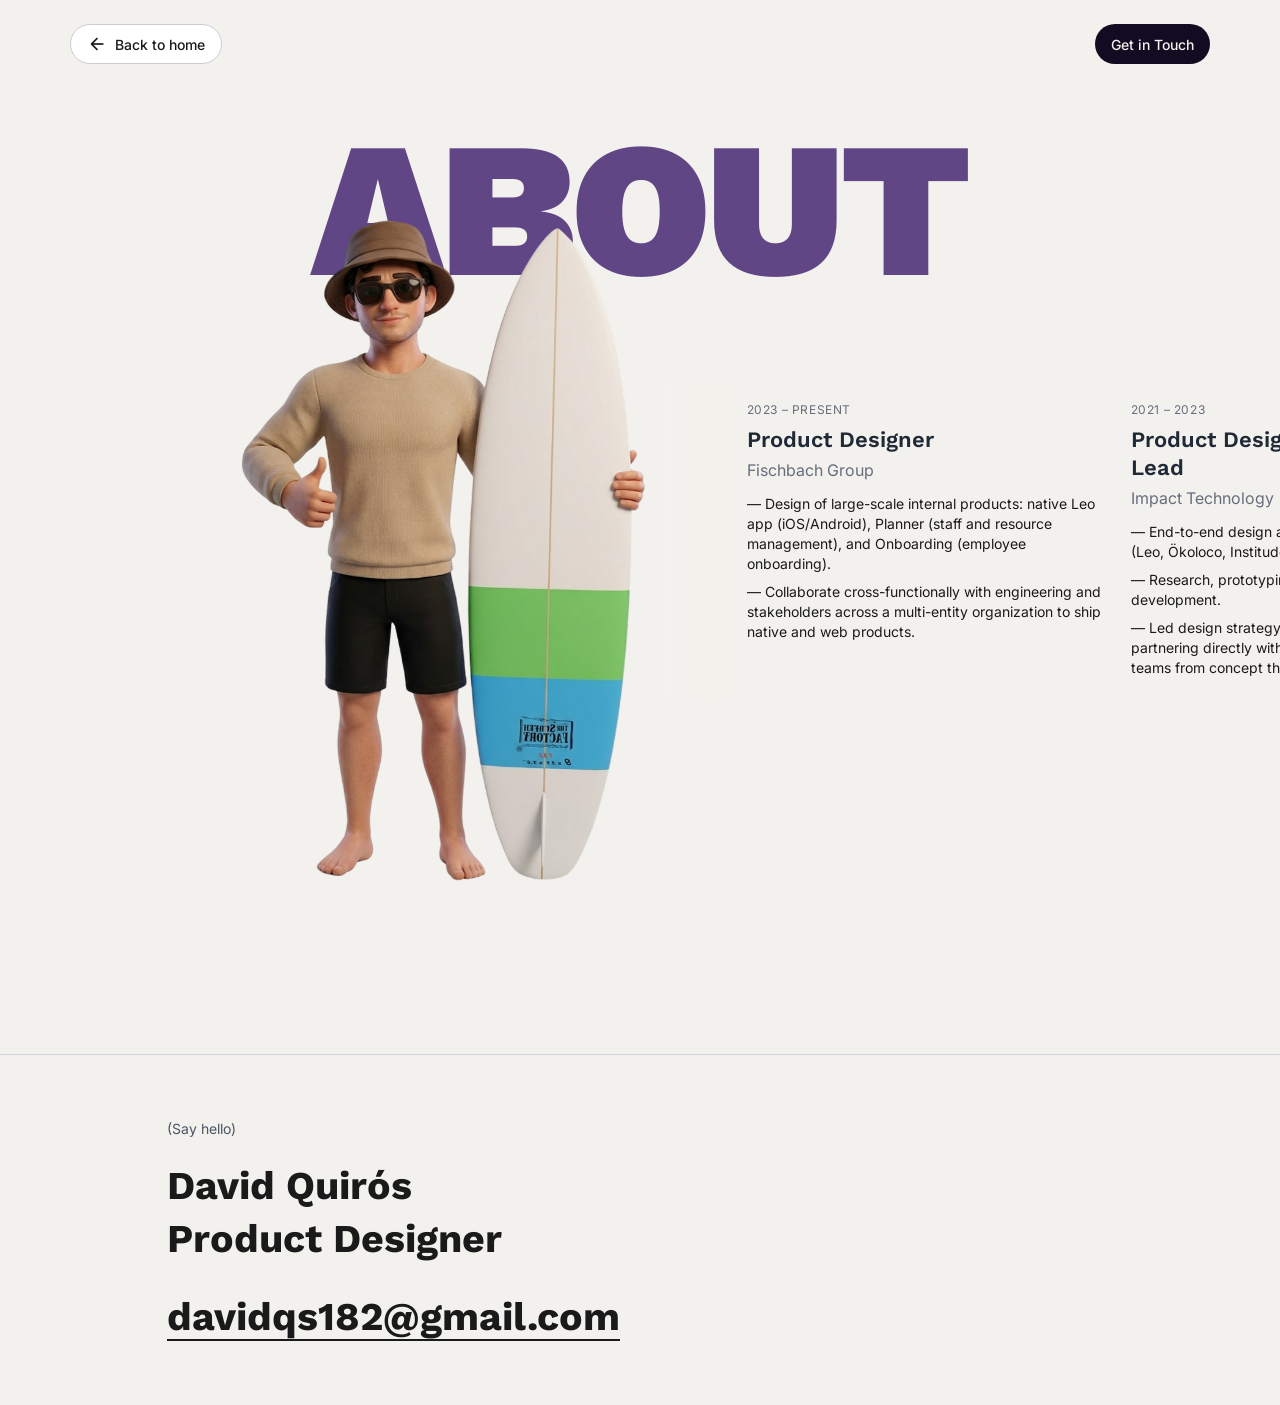
==== commit be3f0abc: "Refine About page experience carousel, add About nav link to project pages - Fixed a real bug: .abou" ====
--- a/about/index.html
+++ b/about/index.html
@@ -94,46 +94,52 @@
           <div class="about-experience__fade" aria-hidden="true"></div>
         </div>
 
+        <!-- Mismo efecto de carga inicial que en los títulos/eyebrows
+             de las páginas de proyecto (reveal-title en fecha+rol,
+             reveal-body en empresa+bullets — ver ese patrón en
+             project-onboarding/index.html). Un solo observer genérico
+             en main.js ya cubre estas clases en cualquier página. -->
         <ul class="about-experience__list">
           <li class="about-experience__item">
-            <p class="about-experience__dates">2023 – Present</p>
-            <h3 class="about-experience__role">Product Designer</h3>
-            <p class="about-experience__company">Fischbach Group</p>
-            <ul class="about-experience__bullets">
+            <p class="about-experience__dates reveal-title">2023 – Present</p>
+            <h3 class="about-experience__role reveal-title">Product Designer</h3>
+            <p class="about-experience__company reveal-body">Fischbach Group</p>
+            <ul class="about-experience__bullets reveal-body">
               <li>— Design of large-scale internal products: native Leo app (iOS/Android), Planner (staff and resource management), and Onboarding (employee onboarding).</li>
               <li>— Collaborate cross-functionally with engineering and stakeholders across a multi-entity organization to ship native and web products.</li>
             </ul>
           </li>
           <li class="about-experience__item">
-            <p class="about-experience__dates">2021 – 2023</p>
-            <h3 class="about-experience__role">Senior Product Designer &amp; Strategy Lead</h3>
-            <p class="about-experience__company">Impact Technology</p>
-            <ul class="about-experience__bullets">
+            <p class="about-experience__dates reveal-title">2021 – 2023</p>
+            <h3 class="about-experience__role reveal-title">Product Designer &amp; Strategy Lead</h3>
+            <p class="about-experience__company reveal-body">Impact Technology</p>
+            <ul class="about-experience__bullets reveal-body">
               <li>— End-to-end design and strategy for digital products (Leo, Ökoloco, Institude Wissen, VOCHECKER).</li>
               <li>— Research, prototyping, and close collaboration with development.</li>
               <li>— Led design strategy across 4 concurrent products, partnering directly with clients, PMs, and engineering teams from concept through launch.</li>
             </ul>
           </li>
           <li class="about-experience__item">
-            <p class="about-experience__dates">2019 – 2021</p>
-            <h3 class="about-experience__role">Digital Marketing Manager &amp; UX Strategist</h3>
-            <p class="about-experience__company">Colono Construcción</p>
-            <ul class="about-experience__bullets">
+            <p class="about-experience__dates reveal-title">2019 – 2021</p>
+            <h3 class="about-experience__role reveal-title">Digital Marketing Manager &amp; UX Strategist</h3>
+            <p class="about-experience__company reveal-body">Colono Construcción</p>
+            <ul class="about-experience__bullets reveal-body">
               <li>— Managed advertising campaigns across Google, Facebook, Instagram, and TikTok.</li>
               <li>— Optimized web experience to align with each campaign, focused on conversion and KPIs.</li>
             </ul>
           </li>
           <li class="about-experience__item">
-            <p class="about-experience__dates">2017 – 2018</p>
-            <h3 class="about-experience__role">UX Researcher &amp; Product Catalog Designer</h3>
-            <p class="about-experience__company">Electro Caribe S&amp;C</p>
-            <ul class="about-experience__bullets">
+            <p class="about-experience__dates reveal-title">2017 – 2018</p>
+            <h3 class="about-experience__role reveal-title">UX Researcher &amp; Product Catalog Designer</h3>
+            <p class="about-experience__company reveal-body">Electro Caribe S&amp;C</p>
+            <ul class="about-experience__bullets reveal-body">
               <li>— User research and redesign of electrical product lines (industrial, commercial, home).</li>
               <li>— Digital and printed catalogs, plus training for key stakeholders.</li>
             </ul>
           </li>
         </ul>
       </div>
+
     </section>
 
     <!-- Get in touch: mismo bloque de texto que en Home/project-onboarding
--- a/css/styles.css
+++ b/css/styles.css
@@ -900,6 +900,11 @@
      borde superior del avatar queda ~220px más arriba, justo a la
      altura pedida. */
   margin-top: -180px;
+  /* Mismo gap que .project-card usa antes de .contact en Home (146px,
+     medida puntual de Figma) — sin esto, el carrusel queda pegado
+     directo contra el border-top de la sección de contacto (0px de
+     por medio, medido en vivo). */
+  margin-bottom: 146px;
 }
 
 .about-experience__track {
@@ -935,7 +940,16 @@
   position: sticky;
   left: 0;
   z-index: 3;
-  flex: 0 0 max(var(--grid-margin), calc((100% - var(--grid-max-width)) / 2 + var(--grid-margin)));
+  /* "100%" acá (relativo al ancho del flex item, no del contenedor)
+     dio en vivo la MITAD del valor esperado — bug real de resolución
+     de porcentaje en el ancho de un flex item, encontrado con
+     getBoundingClientRect, no de libro (--process-inset, el mismo
+     cálculo, funciona bien porque ahí es padding-left del contenedor,
+     no width de un item). 100vw en vez de 100% lo evita del todo — la
+     única diferencia es que 100vw incluye el ancho de la scrollbar
+     (~15-17px), imperceptible acá. */
+  flex: 0 0 auto;
+  width: max(var(--grid-margin), calc((100vw - var(--grid-max-width)) / 2 + var(--grid-margin)));
   /* align-self:center (no stretch) + altura fijada por JS (ver
      main.js, "About — Experience: altura del edge/fade") — a pedido
      de David, el blanco opaco no debe cubrir todo el alto del avatar,
@@ -952,10 +966,28 @@
    contenido, no un cálculo de columnas. */
 .about-experience__pin {
   --about-avatar-width: clamp(220px, 43vw, 619px);
+  /* Mismas cuentas de columna que --process-inset (project-onboarding.css)
+     y que .about-experience__edge más arriba, para que el contenido
+     de experience arranque siempre en una línea fija del grid de 12
+     — sin importar cuánto mida el avatar en ese viewport. Empezaba en
+     columna 7 (a pedido de David); a pedido suyo de nuevo, se corrió
+     una columna más (8) porque en columna 7 se alcanzaba a ver un
+     resto suelto de la tarjeta siguiente en el borde derecho del
+     viewport en pantallas anchas. El pin (avatar + fade) ocupa ese
+     ancho completo; ver .about-experience__fade para cómo se reparte
+     lo que sobra del avatar. */
+  --about-content-width: calc(min(100vw, var(--grid-max-width)) - (2 * var(--grid-margin)));
+  --about-col-width: calc((var(--about-content-width) - (11 * var(--grid-gutter))) / 12);
+  --about-col8-width: calc((7 * var(--about-col-width)) + (7 * var(--grid-gutter)));
+  /* Corrida fina a pedido de David, para acercar el borde derecho del
+     avatar a donde marcó (ver about/index.html) — no cambia dónde
+     arranca el contenido (columna 8): el fade se achica lo mismo que
+     el avatar se corre, ver .about-experience__fade. */
+  --about-avatar-shift: 40px;
   position: sticky;
   left: 0;
   z-index: 2;
-  flex: 0 0 auto;
+  flex: 0 0 var(--about-col8-width);
   display: flex;
   align-items: flex-start;
 }
@@ -970,6 +1002,7 @@
   height: auto;
   display: block;
   user-select: none;
+  margin-left: var(--about-avatar-shift);
 }
 
 /* El PNG tiene fondo transparente (David le borró el fondo) — sin
@@ -988,7 +1021,7 @@
    (z-index del .pin ya las gana). */
 .about-experience__avatar-backing {
   position: absolute;
-  left: 0;
+  left: var(--about-avatar-shift);
   top: 50%;
   transform: translateY(-50%);
   width: var(--about-avatar-width);
@@ -999,10 +1032,16 @@
 /* Fade pegado al borde derecho de la imagen: opaco (mismo tono que el
    fondo de la página) junto a la imagen, transparente hacia afuera —
    así las tarjetas que scrollean por detrás se ven desvanecer hacia
-   el avatar en vez de cortarse de golpe. align-self:stretch para que
-   cubra todo el alto de la imagen, no solo una franja. */
+   el avatar en vez de cortarse de golpe. Ancho = lo que sobra entre
+   el avatar (ya corrido --about-avatar-shift) y la columna 8
+   (--about-col8-width del pin, ver ese comentario) — no un valor
+   fijo, para que el contenido siga arrancando siempre en la misma
+   columna sin importar el ancho del avatar en cada viewport. max(0px,
+   ...) por si el avatar algún día midiera más que ese ancho (ej.
+   viewports muy angostos, esta página todavía no tiene tratamiento
+   mobile). */
 .about-experience__fade {
-  flex: 0 0 160px;
+  flex: 0 0 max(0px, calc(var(--about-col8-width) - var(--about-avatar-width) - var(--about-avatar-shift)));
   /* align-self:center (no stretch) + altura fijada por JS — mismo
      motivo que .about-experience__edge, ver ese comentario. */
   align-self: center;
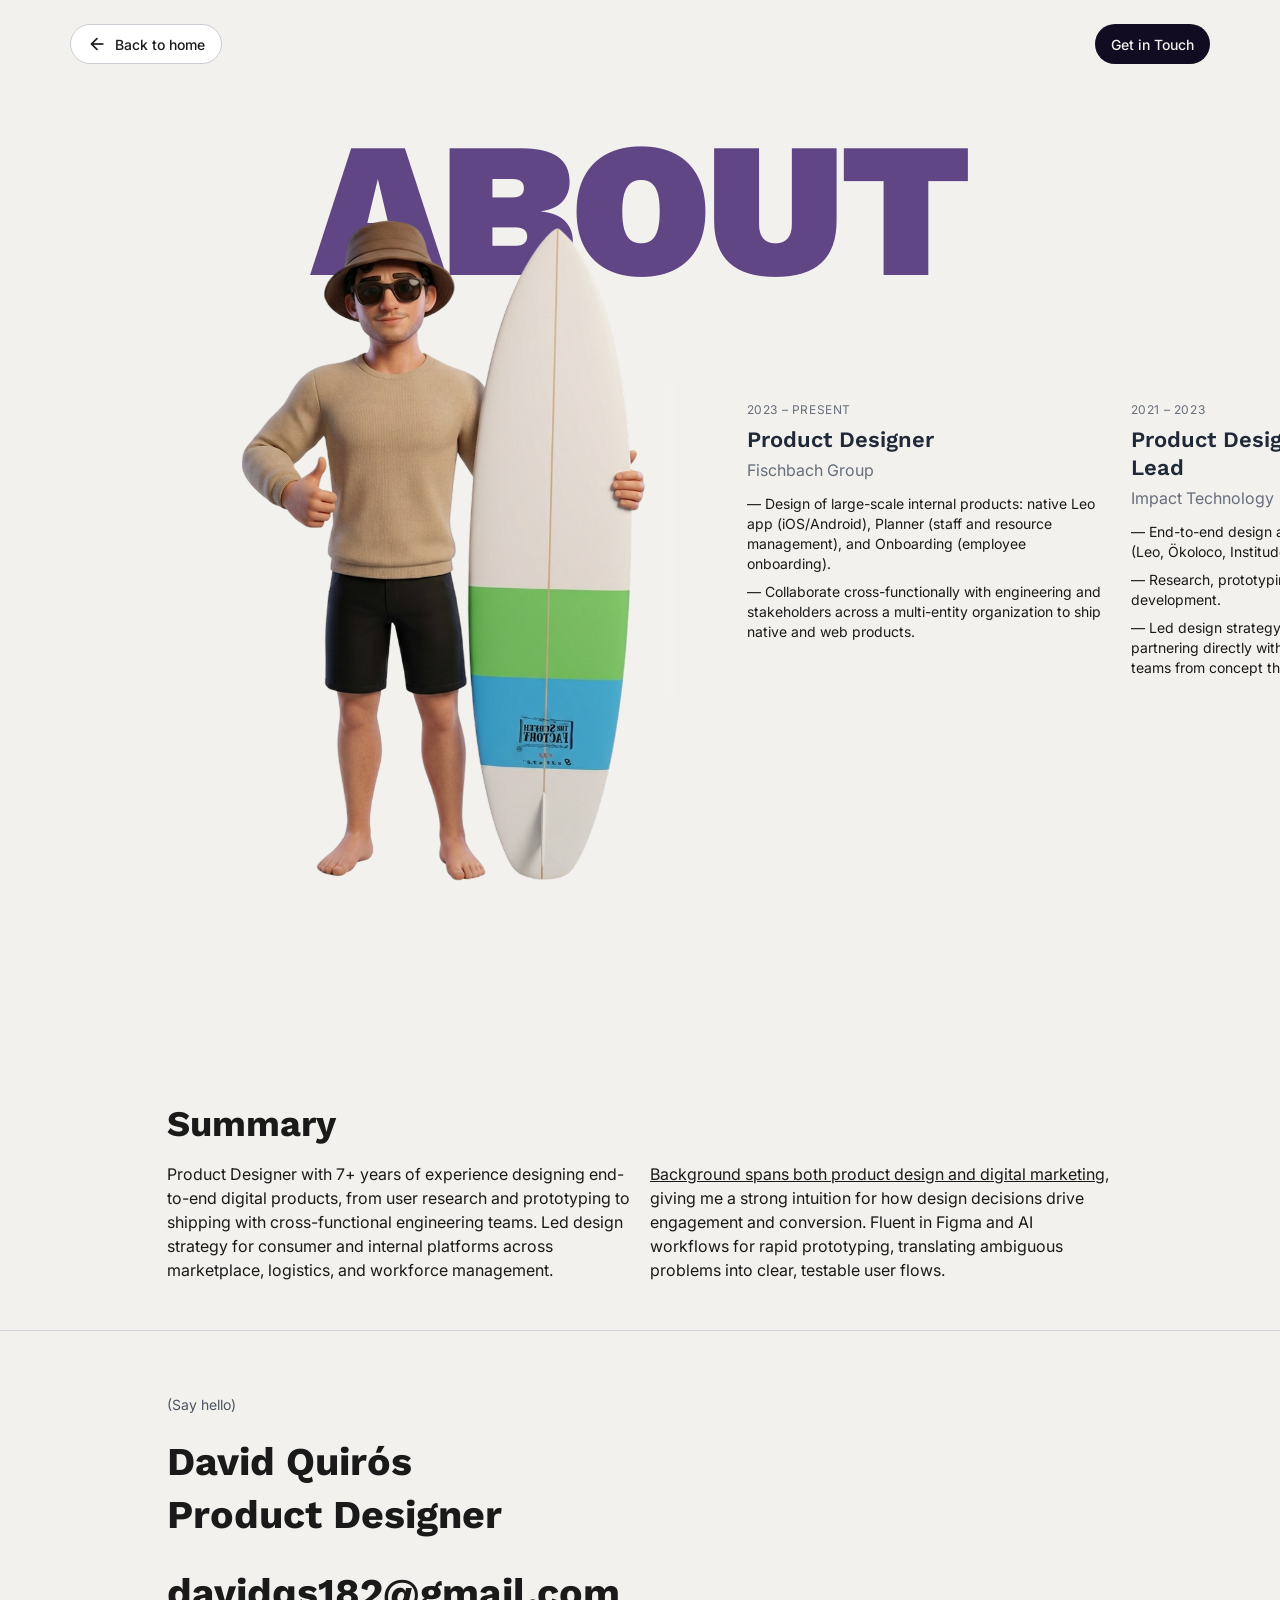
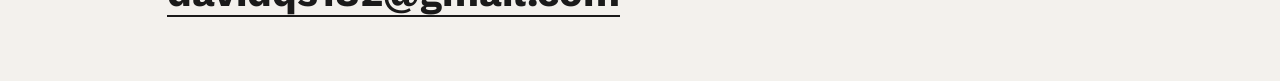
==== commit 68d48a56: "About page: add the Summary section, reused from resume.html Same markup, same copy, same classes (." ====
--- a/about/index.html
+++ b/about/index.html
@@ -29,6 +29,10 @@
   <link rel="stylesheet" href="../css/tokens.css">
   <link rel="stylesheet" href="../css/components.css">
   <link rel="stylesheet" href="../css/styles.css">
+  <!-- Solo para reusar .resume-summary/.resume-summary__body tal cual
+       (misma sección Summary que resume.html, a pedido de David) — ver
+       esa sección más abajo. -->
+  <link rel="stylesheet" href="../css/resume.css">
 </head>
 <body>
   <!-- Google Tag Manager (noscript) -->
@@ -37,9 +41,9 @@
   <!-- End Google Tag Manager (noscript) -->
 
   <header class="navbar container">
-    <a href="/" class="btn btn--outline btn--md">
+    <a href="/" class="btn btn--outline btn--md btn--back" aria-label="Back to home">
       <span class="material-symbols-rounded icon-back" aria-hidden="true">arrow_back</span>
-      Back to home
+      <span class="btn--back__label">Back to home</span>
     </a>
     <nav class="navbar__links">
       <a href="#contact" class="btn btn--dark btn--md">Get in Touch</a>
@@ -55,7 +59,7 @@
          (patrón <a class="btn btn--outline">, mismo componente ya
          usado en otras páginas). -->
     <section class="hero container">
-      <h1 class="hero__title">About</h1>
+      <h1 class="hero__title hero__title--about">About</h1>
     </section>
 
     <!-- Experience: carrusel horizontal con el avatar "clavado"
@@ -142,6 +146,33 @@
 
     </section>
 
+    <!-- Summary: idéntica a la de resume.html (mismas clases, mismo
+         copy) — a pedido de David, reusa .resume-summary/
+         .resume-summary__body de css/resume.css en vez de duplicar
+         estilo nuevo. Si el copy cambia en resume.html, hay que
+         replicar el cambio acá también (no hay una sola fuente de
+         verdad compartida todavía). -->
+    <section class="resume-summary container">
+      <div class="grid-12">
+        <h2 class="resume-section__heading">Summary</h2>
+        <p class="resume-summary__body resume-summary__body--col1">
+          Product Designer with 7+ years of experience designing end-to-end
+          digital products, from user research and prototyping to shipping
+          with cross-functional engineering teams. Led design strategy for
+          consumer and internal platforms across marketplace, logistics, and
+          workforce management.
+        </p>
+        <p class="resume-summary__body resume-summary__body--col2">
+          <strong>Background spans both product design and digital
+          marketing</strong>, giving me a strong intuition for how design
+          decisions drive engagement and conversion. Fluent in Figma and AI
+          workflows for rapid
+          prototyping, translating ambiguous problems into clear, testable
+          user flows.
+        </p>
+      </div>
+    </section>
+
     <!-- Get in touch: mismo bloque de texto que en Home/project-onboarding
          (ver css/styles.css .contact) — sin la columna de fotos: esas
          fotos son del contexto de Home, no tiene sentido repetirlas
@@ -161,9 +192,10 @@
   </main>
 
   <!-- Herramienta de guía (no es parte del diseño del sitio, solo
-       visible en localhost — ver js/main.js): overlay del grid +
-       selector de breakpoint (Desktop/Tablet/Mobile). Estilos y
-       lógica centralizados en css/components.css y js/main.js. -->
+       visible en localhost — ver js/main.js): overlay del grid de 12
+       columnas que sigue el breakpoint real del viewport (12 / 8 / 4
+       col según el ancho, ver css/components.css) + botón para
+       prenderlo/apagarlo. Atajo de teclado: "g". -->
   <div id="grid-overlay" aria-hidden="true">
     <div class="grid-overlay__col"></div>
     <div class="grid-overlay__col"></div>
@@ -180,30 +212,12 @@
   </div>
 
   <div id="dev-tools">
-    <div id="dev-tools__breakpoints">
-      <button data-breakpoint="desktop" class="is-active" type="button">
-        <span class="material-symbols-rounded" aria-hidden="true">desktop_windows</span>
-        Desktop
-      </button>
-      <button data-breakpoint="tablet" type="button">
-        <span class="material-symbols-rounded" aria-hidden="true">tablet_mac</span>
-        Tablet
-      </button>
-      <button data-breakpoint="mobile" type="button">
-        <span class="material-symbols-rounded" aria-hidden="true">smartphone</span>
-        Mobile
-      </button>
-    </div>
     <button id="grid-overlay-toggle" type="button">
       <span class="material-symbols-rounded" aria-hidden="true">grid_on</span>
       Grid
     </button>
   </div>
 
-  <div id="dev-preview" aria-hidden="true">
-    <iframe id="dev-preview-frame" title="Vista previa responsiva"></iframe>
-  </div>
-
   <script src="../js/main.js"></script>
 </body>
 </html>
--- a/css/components.css
+++ b/css/components.css
@@ -160,6 +160,22 @@
   aspect-ratio: 1 / 1;
 }
 
+/* Modifier: botón "Back to home" del header. En desktop/tablet es un
+   botón normal (flecha + texto). En mobile se queda solo con la flecha,
+   circular (mismo recorte que .btn--icon) — a ese ancho el navbar ya
+   apretado no necesita el texto y el aria-label del <a> cubre la
+   accesibilidad. */
+@media (max-width: 767px) {
+  .btn--back {
+    padding: 0;
+    aspect-ratio: 1 / 1;
+  }
+
+  .btn--back__label {
+    display: none;
+  }
+}
+
 /* Estilo: Primary */
 .btn--primary {
   background-color: var(--color-purple-500);
@@ -238,6 +254,27 @@
 .btn--dark:disabled,
 .btn--dark.is-disabled {
   background-color: var(--color-purple-200);
+}
+
+/* ---------- Source link (cita/fuente) ----------
+   Link inline dentro de un párrafo de body, para marcar una cifra/dato
+   con su fuente sin romper el flujo del texto ni "gritar" como un
+   botón — hereda el color del texto que lo rodea (así funciona igual
+   en cualquier página, sin importar qué negro/gris use cada una) y
+   usa un subrayado punteado en vez de sólido para distinguirse de un
+   link de navegación normal; se vuelve sólido en hover como única
+   señal de interactividad. Nace en el "problema" y las tarjetas de
+   audiencia de project-youtube-discovery (cifras de YouTube citadas
+   con su fuente oficial). */
+.source-link {
+  color: inherit;
+  text-decoration: underline;
+  text-decoration-style: dotted;
+  text-underline-offset: 3px;
+}
+
+.source-link:hover {
+  text-decoration-style: solid;
 }
 
 /* ---------- Icons ----------
@@ -365,10 +402,7 @@
    =====================================================================
    Herramienta de guía — NO es parte del diseño del sitio, es para
    trabajar. Antes vivía duplicada como <style>/<script> inline en cada
-   página (index.html, project-onboarding.html,
-   project-youtube-discovery.html, resume.html); se centralizó acá +
-   en js/main.js al agregar el selector de breakpoints, para no
-   mantener la misma regla 4 veces.
+   página; se centralizó acá + en js/main.js.
 
    Oculta por default (display:none en #dev-tools) y solo main.js la
    muestra, y ÚNICAMENTE si location.hostname es localhost/127.0.0.1 —
@@ -376,11 +410,13 @@
    siempre, sin importar si alguien se olvida de sacarla antes de un
    commit a master. No depende de un paso manual.
 
-   #grid-overlay: overlay fijo con las columnas del grid superpuestas
-   sobre la página real, para chequear alineación mientras se trabaja.
-   Reusa las MISMAS 12 divs .grid-overlay__col en los 3 breakpoints —
-   en Tablet/Mobile se ocultan las columnas de más con :nth-child en
-   vez de generar HTML distinto por breakpoint. */
+   #grid-overlay: overlay fijo con las 12 columnas del grid superpuestas
+   sobre la página real, para chequear alineación. UN botón (Grid) lo
+   prende/apaga; las columnas siguen el breakpoint real del viewport
+   (12 / 8 / 4 col, ver los @media más abajo — en Tablet/Mobile se
+   ocultan las de más con :nth-child, mismas 12 divs). Para ver el
+   contenido reacomodado se redimensiona la ventana y el grid acompaña;
+   ya no hay selector de breakpoint ni vista previa en <iframe>. */
 #grid-overlay {
   display: none;
   position: fixed;
@@ -404,55 +440,80 @@
   border-right: 1px solid rgba(97, 70, 133, 0.4);
 }
 
-/* Breakpoint Tablet: 8 columnas visibles (se ocultan la 9ª a la 12ª),
-   ancho/margen/gutter de --grid-tablet-* (tokens.css). */
-#grid-overlay.bp-tablet {
-  max-width: var(--grid-tablet-width);
-  padding-inline: var(--grid-tablet-margin);
-  grid-template-columns: repeat(var(--grid-tablet-columns), 1fr);
-  column-gap: var(--grid-tablet-gutter);
-}
-
-#grid-overlay.bp-tablet .grid-overlay__col:nth-child(n + 9) {
-  display: none;
-}
-
-/* Breakpoint Mobile: 4 columnas visibles (se ocultan la 5ª a la 12ª). */
-#grid-overlay.bp-mobile {
-  max-width: var(--grid-mobile-width);
-  padding-inline: var(--grid-mobile-margin);
-  grid-template-columns: repeat(var(--grid-mobile-columns), 1fr);
-  column-gap: var(--grid-mobile-gutter);
-}
-
-#grid-overlay.bp-mobile .grid-overlay__col:nth-child(n + 5) {
-  display: none;
-}
-
-/* #dev-tools: panel fijo abajo a la derecha con los botones — Grid
-   (muestra/oculta el overlay) + Desktop/Tablet/Mobile (cambian qué
-   grid se previsualiza, y de paso fuerzan el overlay visible). */
+/* El overlay sigue el breakpoint REAL del viewport (mismos cortes que
+   tokens.css: Tablet 768–1023px, Mobile <768px) — a Tablet muestra 8
+   columnas (oculta la 9ª a la 12ª) y a Mobile 4 (oculta la 5ª a la
+   12ª), con el margen/gutter de --grid-tablet-* / --grid-mobile-*.
+   --grid-margin/--grid-gutter ya los ajusta el bloque responsive de
+   styles.css; acá se ponen igual explícitos para las páginas que cargan
+   components.css sin styles.css. El botón Grid solo prende/apaga
+   (.is-visible) — no hay selector de breakpoint.
+
+   SIN max-width acá a propósito: --grid-tablet-width/--grid-mobile-width
+   son el ancho del frame de referencia en Figma (768/375), no un tope
+   real del sitio — .container nunca cambia su max-width de 1440px por
+   breakpoint (ver comentario en styles.css: solo --grid-margin/
+   --grid-gutter varían, así no se rompen los grid-column:X/Y ya
+   ubicados). Poner acá max-width:768px/375px hacía que el overlay fuera
+   una caja centrada de ESE ancho fijo en vez de ocupar todo el viewport
+   como el contenido real — en cualquier pantalla que no midiera
+   EXACTO 768 o 375 (la gran mayoría: 390, 393, 412, 414, 820...) el
+   overlay quedaba corrido/descentrado respecto al contenido real. */
+@media (max-width: 1023px) {
+  #grid-overlay {
+    padding-inline: var(--grid-tablet-margin);
+    grid-template-columns: repeat(var(--grid-tablet-columns), 1fr);
+    column-gap: var(--grid-tablet-gutter);
+    /* Línea roja en el borde izquierdo/derecho del overlay — el borde
+       real del breakpoint (Tablet/Mobile) según lo mide syncGridWidth()
+       en js/main.js, no la fuente de Figma. Contraste a propósito con
+       el violeta de las columnas para que sea evidente cuál línea es
+       cuál. Solo Tablet/Mobile (a pedido de David — en Desktop el
+       borde ya coincide con el viewport salvo el tope de 1440px, no
+       hace falta remarcarlo). Es un box-shadow inset, no un border: un
+       border restaría 2px+2px al content-box (aunque sea box-sizing:
+       border-box) y correría las columnas esa diferencia respecto a
+       las tarjetas reales — ya nos mordió una vez con el ancho del
+       overlay, no lo repetimos acá. box-shadow no participa del box
+       model, así que las columnas quedan exactas. Prende/apaga solo
+       con el botón Grid — es parte de #grid-overlay, no una regla
+       aparte. */
+    box-shadow: inset 2px 0 0 0 var(--color-red-500),
+      inset -2px 0 0 0 var(--color-red-500);
+  }
+
+  #grid-overlay .grid-overlay__col:nth-child(n + 9) {
+    display: none;
+  }
+}
+
+@media (max-width: 767px) {
+  #grid-overlay {
+    padding-inline: var(--grid-mobile-margin);
+    grid-template-columns: repeat(var(--grid-mobile-columns), 1fr);
+    column-gap: var(--grid-mobile-gutter);
+  }
+
+  #grid-overlay .grid-overlay__col:nth-child(n + 5) {
+    display: none;
+  }
+}
+
+/* #dev-tools: el botón Grid, fijo abajo a la derecha (solo en localhost,
+   ver js/main.js). */
 #dev-tools {
   display: none;
   position: fixed;
   right: 16px;
   bottom: 16px;
   z-index: 100000;
-  flex-direction: column;
-  align-items: flex-end;
-  gap: 10px;
 }
 
 #dev-tools.is-dev-visible {
   display: flex;
 }
 
-#dev-tools__breakpoints {
-  display: flex;
-  gap: 6px;
-}
-
-#dev-tools button {
+#grid-overlay-toggle {
   border: none;
   border-radius: 999px;
   padding: 8px 14px;
@@ -463,44 +524,13 @@
   font-weight: 500;
   cursor: pointer;
   box-shadow: 0 2px 10px rgba(0, 0, 0, 0.25);
-  text-align: right;
   display: inline-flex;
   align-items: center;
   gap: 6px;
 }
 
-#dev-tools button.is-active {
+#grid-overlay-toggle.is-active {
   background: var(--color-purple-500);
-}
-
-/* Modal con el <iframe> de vista previa — se abre al elegir Tablet o
-   Mobile (ver js/main.js openPreview()). Es el sitio real cargado de
-   nuevo a ese ancho exacto, así el contenido se reacomoda de verdad
-   (texto con clamp()/vw, grid-12 en 1fr, flex-wrap...), no es solo el
-   overlay de líneas. Fondo oscuro semi-transparente para remarcar que
-   es una simulación, no la página real de la pestaña. */
-#dev-preview {
-  display: none;
-  position: fixed;
-  inset: 0;
-  z-index: 99998;
-  align-items: center;
-  justify-content: center;
-  background: rgba(18, 12, 34, 0.6);
-}
-
-#dev-preview.is-visible {
-  display: flex;
-}
-
-#dev-preview-frame {
-  border: 0;
-  border-radius: 12px;
-  box-shadow: 0 20px 60px rgba(0, 0, 0, 0.4);
-  background: #ffffff;
-  height: 90vh;
-  max-width: 95vw;
-  max-height: 95vh;
 }
 
 /* Ocultas también al exportar/imprimir a PDF (ver css/resume.css) —
@@ -508,8 +538,7 @@
    Resume. */
 @media print {
   #dev-tools,
-  #grid-overlay,
-  #dev-preview {
+  #grid-overlay {
     display: none !important;
   }
 }
--- a/css/styles.css
+++ b/css/styles.css
@@ -795,25 +795,85 @@
   :root {
     --grid-margin: var(--grid-mobile-margin);
     --grid-gutter: var(--grid-mobile-gutter);
-  }
-
-  /* Navbar: "About"/"Get in Touch" (o el logo solo, en Resume) pasan a
-     su propia fila centrada debajo del logo — a este ancho no entran
-     los tres en una sola fila (bug real encontrado con la vista previa
-     Mobile del dev-tool: los botones se superponían). */
-  .navbar {
-    flex-wrap: wrap;
-    justify-content: center;
-    row-gap: var(--space-16);
+    /* Una sola fuente de verdad para que "Product Designer" Y "Work"
+       usen EXACTO el mismo font-size en mobile (a pedido de David) —
+       ver el comentario largo en .hero__title más abajo para de dónde
+       sale el 4.962. */
+    --hero-mobile-title-size: calc(
+      (100vw - 2 * var(--grid-mobile-margin)) / 4.962
+    );
+    /* Mismo criterio que --hero-mobile-title-size de acá arriba, pero
+       calibrado para la palabra "About" en vez de "Designer" — a pedido
+       de David, tiene que llenar las 4 columnas igual que "Product
+       Designer" en Home, no quedarse en su font-size compartido de
+       siempre (69.17px, que en "About" — palabra más angosta —
+       solo llega a 236.5px de ancho, no a las 4 columnas). Medido en
+       vivo: a ese font-size compartido, "About" mide 236.54px — 236.54 /
+       69.17 = 3.4199 (ancho:font-size, para ESTA palabra puntual en Work
+       Sans 900 uppercase, letter-spacing -0.02em, igual que el 4.962 de
+       "Designer" — no es intercambiable entre palabras). Ver
+       .hero__title--about más abajo. */
+    --hero-mobile-about-size: calc(
+      (100vw - 2 * var(--grid-mobile-margin)) / 3.4199
+    );
+  }
+
+  /* Header en una sola fila también en mobile (logo a la izquierda,
+     botones a la derecha, como en desktop). Para que el wordmark + los
+     dos botones entren sin encimarse en pantallas angostas (~360–375px):
+     el wordmark baja de 22px a 18px de alto y el gap entre botones se
+     achica. En las páginas de proyecto el botón "Back" ya es solo el
+     ícono, así que ahí sobra lugar. */
+  .navbar__logo {
+    height: 18px;
   }
 
   .navbar__links {
-    width: 100%;
-    justify-content: center;
+    gap: var(--space-4);
   }
 
   .hero {
     padding-block: var(--space-32) var(--space-40);
+  }
+
+  /* A pedido de David: en mobile "PRODUCT DESIGNER" tiene que llenar
+     las 4 columnas del grid (tocar el borde de la columna 1 y de la
+     4) en vez de quedar al 15vw de siempre (que no llega). "DESIGNER"
+     es la palabra más ancha de las dos líneas — .hero__title ya se
+     achica al contenido (shrink-to-fit), así que su propio ancho ES el
+     ancho de "DESIGNER". Medido en vivo a 375px: a font-size 56.28px
+     (el 15vw de antes), "DESIGNER" media 279.26px — proporción
+     279.26/56.28 = 4.962 (ancho del texto : font-size, para esta
+     palabra puntual en Work Sans 900 uppercase, letter-spacing -0.02em;
+     no es una constante genérica de la tipografía, es de ESTA palabra).
+     Despejando para que el ancho iguale el contenido de 4 columnas
+     (100vw - 2 × --grid-mobile-margin): font-size = ese ancho / 4.962.
+     Verificado que da 0px de diferencia contra el borde real de la
+     columna 1/4 (mismo criterio que el grid del dev-tool: medir, no
+     opinar a ojo). El valor vive en --hero-mobile-title-size (arriba)
+     para que .hero__subtitle ("Work") pueda usar el mismo exacto. */
+  .hero__title {
+    font-size: var(--hero-mobile-title-size);
+  }
+
+  /* "About" (about/index.html) reusa .hero__title pero es otra palabra
+     — al mismo font-size compartido de arriba no llega a las 4 columnas
+     (ver el cálculo de --hero-mobile-about-size más arriba). Modificador
+     aparte en vez de pisar .hero__title a secas para no afectar "Product
+     Designer"/"Work" en Home. */
+  .hero__title--about {
+    font-size: var(--hero-mobile-about-size);
+  }
+
+  /* "Work" al mismo font-size exacto que "Product Designer" (mismo
+     --hero-mobile-title-size, ver arriba) — a pedido de David, una vez
+     agrandado el título a las 4 columnas. Su posición bajo los pies del
+     avatar la da el margin-bottom negativo de .hero__stage (más abajo),
+     no su propio tamaño — "Work" solo crece hacia ABAJO desde donde ya
+     arrancaba (line-height:0.85 corto, la línea de base no se mueve
+     para arriba), así que agrandarla no la despega de las botas. */
+  .hero__subtitle {
+    font-size: var(--hero-mobile-title-size);
   }
 
   /* .hero__intro en absolute (ver esa regla arriba) se ubica contra el
@@ -836,11 +896,16 @@
     display: none;
   }
 
-  /* Avatar al doble de tamaño en mobile, a pedido de David — calc()
-     sobre el clamp() original (no valores nuevos sueltos) para
-     conservar la misma curva de escalado fluido, solo al doble. */
+  /* Avatar un poco más grande todavía en mobile, a pedido de David —
+     mismo criterio que el ×2 de acá abajo (multiplicar el clamp()
+     original, no valores nuevos sueltos): ×2.15, +7.5% sobre el ×2 que
+     ya había. Si esto corre "Work" lejos de las botas, hay que
+     reescalar proporcionalmente los márgenes negativos de .hero__stage
+     de acá abajo (el aire transparente del PNG crece en px al mismo
+     ritmo que el avatar) — verificado en vivo que con este +7.5% no
+     hizo falta: sigue pegado a las botas. */
   .hero__avatar {
-    width: calc(clamp(220px, 43vw, 619px) * 2);
+    width: calc(clamp(220px, 43vw, 619px) * 2.15);
   }
 
   /* Los márgenes negativos de .hero__stage compensan el aire
@@ -856,11 +921,35 @@
      ya cae bien en todo el rango. */
   .hero__stage {
     margin-top: -66px;
-    margin-bottom: -54px;
-  }
-
+    /* -54px pegaba "Work" casi arriba de las botas (a pedido de David,
+       quedaba muy arriba). Menos negativo = "Work" baja esos px sin
+       tocar nada más del layout de arriba. */
+    margin-bottom: -40px;
+  }
+
+  /* Más aire entre tarjetas en mobile (a pedido de David) — 40px se
+     sentía apretado contra el CTA de la tarjeta anterior. */
   .project-card {
-    margin-bottom: var(--space-40);
+    margin-bottom: var(--space-64);
+  }
+
+  /* "YouTube Compass" (el título con la brújula dentro de la tarjeta,
+     no el logo del sitio): a pedido de David, en mobile tiene que
+     dejar un margen a cada lado MEDIDO DESDE EL BORDE DE LA TARJETA
+     (.project-card__ytd-hero), no desde el borde de la pantalla — la
+     tarjeta ya está adentro de .container, inset --grid-margin (16px)
+     del viewport. Por eso la resta es doble: los 16px que ya come
+     .container + el margen pedido acá (probando valores: 24px primero,
+     ahora 16px para comparar). El font-size de
+     .project-card__ytd-hero-title ya está en cqi, relativo al ANCHO
+     DEL FRAME (ver ese comentario más arriba) — y el ícono de la
+     brújula en em, proporcional al texto — así que alcanza con ajustar
+     el ancho del frame: texto e ícono se reacomodan solos, misma
+     proporción entre ellos que ya tenían. Ojo: NO tocar --ytd-8col (la
+     variable en sí) — el frame del video de preview de abajo la
+     comparte y ese no se pidió agrandar, solo el título. */
+  .project-card__ytd-hero-title-frame {
+    width: calc(100vw - 2 * var(--grid-margin) - 2 * 16px);
   }
 
   /* "Get in touch": info (1/6) + foto (7/13) no entran cómodos lado a
@@ -1106,3 +1195,156 @@
   line-height: var(--text-body-line);
   color: var(--color-text-black);
 }
+
+/* About — Experience en mobile. Va acá, DESPUÉS de las reglas base de
+   arriba (no dentro del @media (max-width:767px) de más arriba en este
+   archivo) — misma especificidad que esas reglas base, así que si
+   quedara antes en el archivo el cascade las pisa igual por orden de
+   aparición, sin importar que estén en un media query. Bug real,
+   encontrado en vivo: con el bloque acá arriba, .about-experience seguía
+   midiendo margin-top:-180px y position:sticky a 375px.
+
+   El patrón desktop (avatar "clavado" con position:sticky + tarjetas que
+   se deslizan por detrás en horizontal) necesita las 12 columnas del
+   grid para tener sentido — a 375px de ancho el avatar solo (columna 8,
+   ~210px medido en vivo) ya deja casi nada de lugar para el texto, que
+   además queda escondido fuera de pantalla sin ninguna señal visible de
+   que se puede hacer swipe (bug real: colisiona con el header "Get in
+   Touch" por el margin-top negativo pensado para el avatar grande de
+   desktop). Pasa a pila vertical simple: avatar arriba, centrado, y cada
+   experience debajo en flujo normal — mismo criterio que
+   .project-bento__grid en project-onboarding.css (mosaico 2D -> columna
+   única en mobile). */
+@media (max-width: 767px) {
+  .about-experience {
+    /* El -180px de desktop está calibrado para el avatar chico (columna
+       8, ver --about-avatar-width) — con el avatar más grande de mobile
+       (ver .about-experience__avatar acá abajo) ese valor de desktop
+       invadía el header entero. Retocado en vivo contra el título
+       "About" para que el solape sea parecido al de desktop (cabeza +
+       tope de la tabla sobre el título), no el 100% tapado. */
+    margin-top: -111px;
+    margin-bottom: var(--space-40);
+    /* Salvavidas: primero se probó el mismo ancho que .hero__avatar
+       (clamp × 2.15, ~473px, desbordando el viewport como en Home) y en
+       un teléfono real eso generaba scroll horizontal real (el texto de
+       las tarjetas de abajo aparecía cortado/corrido, reportado por
+       David) — a diferencia de Home, acá no vale la pena arriesgarse:
+       aunque el ancho ya se recortó (ver __avatar), overflow-x:hidden
+       recorta cualquier resto en vez de dejarlo crear una barra de
+       scroll horizontal en toda la página. */
+    overflow-x: hidden;
+    /* La causa real del "scroll dentro del scroll" que reportó David
+       (se scrollea un poco solo, después recién se scrollea la página
+       general) NO era horizontal, era vertical — y no era el layout,
+       era una regla de la spec de CSS Overflow que no salta a la
+       vista: si overflow-x se pone en algo distinto de "visible" (acá,
+       hidden) y overflow-y se deja en su default (visible), el
+       navegador COMPUTA overflow-y como "auto" solo, sin que lo
+       hayamos pedido — y esto pasa incluso si overflow-y:visible se
+       declara explícito (medido en vivo: seguía dando "auto" en
+       getComputedStyle igual, y measured .scrollHeight 40px por
+       encima de .clientHeight — un rango de scroll vertical propio,
+       chico pero real, que el dedo consumía antes de pasarle el gesto
+       a la página). La única forma de que ninguno de los dos ejes
+       quede en "auto" es que ambos sean el MISMO valor no-visible —
+       por eso "overflow: hidden" (shorthand, los dos ejes) en vez de
+       solo overflow-x. Nada legítimo se recorta verticalmente: la
+       sección nunca tuvo contenido más alto que ella misma, el rango
+       de scroll que aparecía era justamente este bug. */
+    overflow: hidden;
+    /* overflow:hidden solo tampoco alcanza en Safari/iOS real para el
+       eje horizontal — bug conocido de WebKit, un elemento con
+       overflow:hidden pero con contenido que de verdad desborda (el
+       avatar, 473px en un viewport de 375px) puede seguir capturando
+       el gesto de swipe horizontal aunque no haya barra ni límite
+       visible que recorrer. touch-action:pan-y le dice al navegador
+       que acá el único gesto de scroll válido es vertical, sin
+       importar qué tan ancho sea el contenido de adentro. */
+    touch-action: pan-y;
+  }
+
+  .about-experience__track {
+    flex-direction: column;
+    align-items: center;
+    overflow-x: visible;
+    padding-right: 0;
+    padding-inline: var(--grid-mobile-margin);
+    gap: var(--space-32);
+    /* Explícito acá también, no solo en .about-experience — este es el
+       contenedor que de verdad desborda (el avatar adentro), y en
+       Safari/iOS conviene no depender de que la restricción de un
+       ancestro alcance siempre al elemento que recibe el gesto. */
+    touch-action: pan-y;
+  }
+
+  /* Espaciador de la columna 1 en desktop (ver comentario en
+     .about-experience__edge más arriba) — con .about-experience__track
+     ya con su propio padding-inline acá arriba, sobra. */
+  .about-experience__edge {
+    display: none;
+  }
+
+  .about-experience__pin {
+    position: static;
+    flex: 0 0 auto;
+  }
+
+  /* Mismo tamaño que .hero__avatar en este breakpoint (a pedido de
+     David, "igual de alto proporcionalmente que el de Home") — mismo
+     clamp() base × 2.15. Antes se había bajado a ×1.3 porque a ×2.15
+     (~473px) desbordaba el viewport (375px) y en un teléfono real eso
+     generaba scroll horizontal con el texto de abajo cortado — pero esa
+     vez el ancho también se recortaba junto con la altura. Ahora el
+     salvavidas real es overflow-x:hidden en .about-experience (ver ese
+     comentario): con eso puesto, el sobrante de ancho se recorta limpio
+     en los bordes del viewport (mismo efecto visual que .hero__avatar
+     en Home, que también desborda) SIN generar scroll, así que el
+     tamaño puede volver a ser el completo. La altura crece "hacia
+     abajo" solo — el pin es un item de un flex column con
+     align-items:flex-start, su borde superior no se mueve al cambiar de
+     tamaño (eso lo fija margin-top de .about-experience, no esto), así
+     que agrandar acá no cambia el solape con "About" ya calibrado. */
+  .about-experience__avatar {
+    width: calc(clamp(220px, 43vw, 619px) * 2.15);
+    /* La regla base trae max-width:100% (pensada para no pasarse de
+       --about-col8-width en desktop) — acá lo pisa para que el cálculo
+       de arriba mande, no el ancho del track. */
+    max-width: none;
+    margin-left: 0;
+    /* El PNG (900×1205 nativo) no tiene al personaje centrado en su
+       propio lienzo — medido con canvas/getImageData (mismo método que
+       el aire transparente de .hero__avatar): el contenido real va de
+       x=216 a x=874, centro en x=545, pero el centro del lienzo es
+       x=450 — 95px corridos a la derecha (10.56% del ancho). Por eso
+       recortar el lienzo centrado (lo que hace el overflow-x:hidden del
+       padre) deja al personaje pegado al borde derecho en vez de
+       centrado (bug real, reportado en vivo). translateX en % es
+       relativo al ancho propio del elemento, así que corrige
+       automáticamente en cualquier viewport sin depender de la fórmula
+       de --about-avatar-width de acá arriba. */
+    transform: translateX(-10.556%);
+  }
+
+  /* Parche opaco + fade: ambos existen solo para tapar las tarjetas que
+     scrollean por detrás del avatar en el layout horizontal de desktop
+     (ver esos comentarios más arriba) — en la pila vertical de mobile no
+     hay nada detrás del avatar que tapar. */
+  .about-experience__avatar-backing,
+  .about-experience__fade {
+    display: none;
+  }
+
+  .about-experience__list {
+    flex-direction: column;
+    align-items: stretch;
+    gap: var(--space-32);
+    width: 100%;
+  }
+
+  .about-experience__item {
+    flex: 0 0 auto;
+    width: 100%;
+    padding-block: 0;
+  }
+}
--- a/css/resume.css
+++ b/css/resume.css
@@ -0,0 +1,342 @@
+/* =====================================================================
+   RESUME
+   =====================================================================
+   Página nueva, contenido de relleno (David pasa los datos reales
+   después) — pero la estructura y los estilos ya son definitivos:
+   misma escala tipográfica de tokens.css (H2 para títulos de sección,
+   Body Large para texto de cuerpo, Overline/--color-gray-550 para
+   texto secundario) y el mismo .grid-12/.container que el resto del
+   sitio. Nada de esto se re-mide cuando llegue el contenido real, solo
+   se reemplaza texto.
+   ===================================================================== */
+
+/* ---------- Contacto ----------
+   Fila simple, centrada como el resto del hero (mismo criterio visual
+   que .hero, que también es center-aligned) — ícono + dato, sin
+   bullets del navegador. */
+.resume-contact {
+  padding-block: 0 var(--space-40);
+}
+
+.resume-contact__list {
+  margin: 0;
+  padding: 0;
+  list-style: none;
+  display: flex;
+  flex-wrap: wrap;
+  justify-content: center;
+  gap: var(--space-8) var(--space-32);
+}
+
+.resume-contact__item {
+  display: flex;
+  align-items: center;
+  gap: var(--space-8);
+  font-family: var(--font-body);
+  font-size: var(--text-body-size);
+  color: var(--color-gray-550);
+}
+
+.resume-contact__item .material-symbols-rounded {
+  font-size: 18px;
+  color: var(--color-gray-550);
+}
+
+.resume-contact__item a {
+  color: inherit;
+  text-decoration: none;
+}
+
+.resume-contact__item a:hover {
+  text-decoration: underline;
+}
+
+/* ---------- Título de sección compartido ----------
+   Misma escala H2 (36/44, weight 700) que .project-methodology__headline/
+   .ytd-insight__headline usan para titulares de sección — acá no hace
+   falta el eyebrow chico encima porque el título YA es el nombre corto
+   de la sección ("Experience", no una oración larga). */
+.resume-section__heading {
+  margin: 0;
+  font-family: var(--font-display);
+  font-weight: 700;
+  font-size: var(--text-h2-size);
+  line-height: var(--text-h2-line);
+  color: var(--color-text-black);
+}
+
+/* ---------- Secciones (Summary/Experience/Education+Skills) ----------
+   padding-block parejo entre todas, fondo blanco alternado con el
+   --color-bg del body (mismo patrón de alternancia ya usado en otras
+   páginas del sitio). */
+.resume-summary {
+  padding-block: var(--space-48);
+}
+
+/* Título y párrafo, ambos arrancando en la columna 2 (no en la 1) —
+   mismo inset que el resto de las secciones de acá para abajo. */
+.resume-summary .resume-section__heading {
+  grid-column: 2 / 13;
+}
+
+/* Los dos párrafos van lado a lado (a pedido de David) — mismo patrón
+   5/5 (2/7 + 7/12, sin hueco en el medio) que .resume-entry-list--col1/2
+   y .resume-skills__col--1/2 más abajo, así las tres secciones
+   horizontales de la página comparten el mismo ritmo de columnas:
+   deja afuera la columna 1 y la 12. Sin max-width: a este ancho de
+   columna (5/12, ~530px en el viewport más grande) el que tenía antes
+   (600px, pensado para un solo párrafo a ancho completo) nunca hubiese
+   entrado en juego igual. */
+.resume-summary__body {
+  margin: 0;
+  font-family: var(--font-body);
+  font-size: var(--text-body-lg-size);
+  line-height: var(--text-body-lg-line);
+  color: var(--color-text-black);
+}
+
+/* Fragmento resaltado del segundo párrafo — a pedido de David, mismo
+   negro que el resto del texto (--color-text-black, heredado, ya no el
+   morado de marca que tenía antes), subrayado en vez de negrita.
+   <strong> sigue siendo semánticamente correcto (el fragmento sí es
+   importante), solo se le pisa el font-weight que trae por default. */
+.resume-summary__body strong {
+  font-weight: inherit;
+  text-decoration: underline;
+}
+
+.resume-summary__body--col1 {
+  grid-column: 2 / 7;
+  margin-top: var(--space-16);
+}
+
+.resume-summary__body--col2 {
+  grid-column: 7 / 12;
+  margin-top: var(--space-16);
+}
+
+/* ---------- Experience: 2 columnas ----------
+   El H2 "Experience" queda arriba de las dos columnas (fuera del
+   grid-12 de las columnas), así ambas arrancan a la misma altura — a
+   pedido de David: "la experiencia inicial de la columna derecha
+   tiene que estar alineada con la de la columna izquierda". Antes el
+   título vivía SOLO en la columna izquierda, empujando su lista media
+   fila más abajo que la derecha.
+   5/5 (2/7 + 7/12), a pedido de David — mismo inicio en columna 2 que
+   el resto del contenido desde Summary, sin hueco en el medio (antes
+   era 2/7 + 8/13, con la 7 vacía de por medio); deja afuera la columna
+   1 y la 12. */
+.resume-experience {
+  padding-block: var(--space-48);
+}
+
+/* El heading es el primer hijo del grid-12 y pide casi todo el ancho
+   (2/13) — ocupa la fila 1 completa por sí solo, así las dos columnas
+   de abajo (que no caben en esa fila) pasan automáticamente a la fila
+   2, EMPATADAS entre sí. No hace falta grid-row explícito. */
+.resume-work__grid > .resume-section__heading {
+  grid-column: 2 / 13;
+}
+
+.resume-entry-list--col1 {
+  grid-column: 2 / 7;
+}
+
+.resume-entry-list--col2 {
+  grid-column: 7 / 12;
+}
+
+/* ---------- Skills: 2 columnas ----------
+   Mismo patrón que Experience: el H2 "Skills" arriba de las dos
+   columnas (fila propia, ver regla de .resume-work__grid >
+   .resume-section__heading más arriba), 2 grupos de categoría en cada
+   columna, ambas arrancando a la misma altura. 5/5 (2/7 + 7/12), sin
+   hueco en el medio — mismo patrón que Experience. */
+.resume-skills {
+  padding-block: var(--space-48);
+}
+
+.resume-skills__col {
+  margin-top: var(--space-24);
+}
+
+.resume-skills__col--1 {
+  grid-column: 2 / 7;
+}
+
+.resume-skills__col--2 {
+  grid-column: 7 / 12;
+}
+
+/* ---------- Education ----------
+   Sección propia, apilada después de Skills — mismo patrón de 2
+   columnas que Experience (heading compartido en .resume-work__grid,
+   .resume-entry-list--col1/--col2 ya definidas más arriba), así que
+   no hace falta CSS nuevo acá, solo el padding-block de la sección. */
+.resume-education {
+  padding-block: var(--space-48);
+}
+
+/* ---------- Entradas (Experience/Education) ----------
+   Cada entrada es su propio grid-12: fecha en las primeras 3 columnas
+   (1/4), contenido en las otras 9 (4/13) — mismo .grid-12 que ya usa
+   el resto del sitio, no un layout nuevo. Ahora ese 3/9 se calcula
+   sobre el ancho de la columna (5/12), más angosto que una sección de
+   ancho completo — esperado. */
+.resume-entry-list {
+  display: flex;
+  flex-direction: column;
+  gap: var(--space-32);
+  margin-top: var(--space-24);
+}
+
+.resume-entry__dates {
+  grid-column: 1 / 4;
+  margin: 0;
+  font-family: var(--font-body);
+  font-size: var(--text-body-size);
+  color: var(--color-gray-550);
+}
+
+.resume-entry__content {
+  grid-column: 4 / 13;
+}
+
+.resume-entry__role {
+  margin: 0;
+  font-family: var(--font-display);
+  font-weight: 600;
+  font-size: var(--text-h4-size);
+  line-height: var(--text-h4-line);
+  color: var(--color-text-black);
+}
+
+.resume-entry__company {
+  margin: 0;
+  margin-top: var(--space-4);
+  font-family: var(--font-body);
+  font-size: var(--text-body-size);
+  color: var(--color-gray-550);
+}
+
+/* Mismo patrón que .project-reflections__list: el guión "—" ya viene
+   como parte del texto, por eso list-style:none en vez de un bullet
+   del navegador (encimarían dos marcas por ítem). */
+.resume-entry__bullets {
+  margin: 0;
+  margin-top: var(--space-12);
+  padding: 0;
+  list-style: none;
+  display: flex;
+  flex-direction: column;
+  gap: var(--space-8);
+}
+
+.resume-entry__bullets li {
+  font-family: var(--font-body);
+  font-size: var(--text-body-lg-size);
+  line-height: var(--text-body-lg-line);
+  color: var(--color-text-black);
+}
+
+/* ---------- Skills ----------
+   Agrupadas por categoría (Design & Research / Tools / Marketing &
+   Growth / Other) en vez de una sola lista plana — a pedido de David.
+   Cada categoría es su propio grupo: título chico (misma escala H5
+   que .project-reflections__heading, el mismo patrón ya usado en el
+   sitio para sub-títulos dentro de una sección) + su lista de pills. */
+.resume-skills__group + .resume-skills__group {
+  margin-top: var(--space-24);
+}
+
+.resume-skills__category {
+  margin: 0;
+  font-family: var(--font-display);
+  font-weight: 700;
+  font-size: var(--text-h5-size);
+  line-height: var(--text-h5-line);
+  color: var(--color-text-black);
+}
+
+/* Pills simples — mismo border-radius:999px que .btn (misma familia
+   visual de "forma redondeada" ya establecida en el sitio), blanco
+   puro de fondo (a pedido de David, en vez del Gray 100 original) y
+   Body de tokens.css, no una escala nueva. Page-scoped (no es
+   .chip/.tag genérico en components.css) porque todavía no hay un
+   segundo lugar en el sitio que lo reuse — mismo criterio que
+   .ytd-insight__card-border, que tampoco se generalizó hasta tener un
+   segundo caso real. */
+.resume-skills__list {
+  margin: 0;
+  padding: 0;
+  margin-top: var(--space-8);
+  list-style: none;
+  display: flex;
+  flex-wrap: wrap;
+  gap: var(--space-8);
+}
+
+/* "Other" (idiomas) sigue sin ser una lista de tags independientes
+   (es una sola frase) — no usa .resume-skills__list — pero ahora
+   lleva el mismo badge blanco que .resume-skill, a pedido de David,
+   en vez de texto corrido suelto. display:inline-block para que el
+   badge quede pegado al texto (un <p> es block por default y se
+   estiraría a todo el ancho). */
+.resume-skills__note {
+  display: inline-block;
+  margin: 0;
+  margin-top: var(--space-8);
+  font-family: var(--font-body);
+  font-weight: 500;
+  font-size: var(--text-body-size);
+  color: var(--color-text-black);
+  background-color: #ffffff;
+  border-radius: 999px;
+  padding: var(--space-8) var(--space-16);
+}
+
+.resume-skill {
+  font-family: var(--font-body);
+  font-weight: 500;
+  font-size: var(--text-body-size);
+  color: var(--color-text-black);
+  background-color: #ffffff;
+  border-radius: 999px;
+  padding: var(--space-8) var(--space-16);
+}
+
+/* ---------- Impresión / PDF ----------
+   A pedido de David: una sola página horizontal, del mismo alto que
+   el contenido real (no A4 fijo) — así el PDF se ve igual que la
+   página renderizada en pantalla, sin cortes entre páginas. El ancho
+   (297mm) coincide con A4 horizontal; el alto (875mm, con margen de
+   sobra) se midió en vivo con scrollHeight a ese mismo ancho
+   (1123px ≈ 297mm a 96dpi) — 3284px de contenido real ≈ 869mm, se
+   redondeó un poco para arriba. Si el contenido cambia de largo
+   (más/menos texto), este alto hay que volver a medirlo y ajustarlo,
+   no es un valor que se recalcule solo.
+   margin:0 porque el "margen" ya lo da el padding-inline del
+   .container/las secciones — un margin de página encima duplicaría
+   ese aire.
+   print-color-adjust:exact fuerza a que el navegador imprima los
+   colores de fondo (el crema --color-bg, los degradados, etc.) tal
+   cual se ven en pantalla — por default los navegadores los omiten al
+   imprimir/exportar a PDF para ahorrar tinta. */
+@media print {
+  @page {
+    size: 297mm 875mm;
+    margin: 0;
+  }
+
+  html,
+  body {
+    print-color-adjust: exact;
+    -webkit-print-color-adjust: exact;
+  }
+
+  .resume-entry,
+  .resume-skills__group,
+  .resume-entry-list > article {
+    break-inside: avoid;
+  }
+}
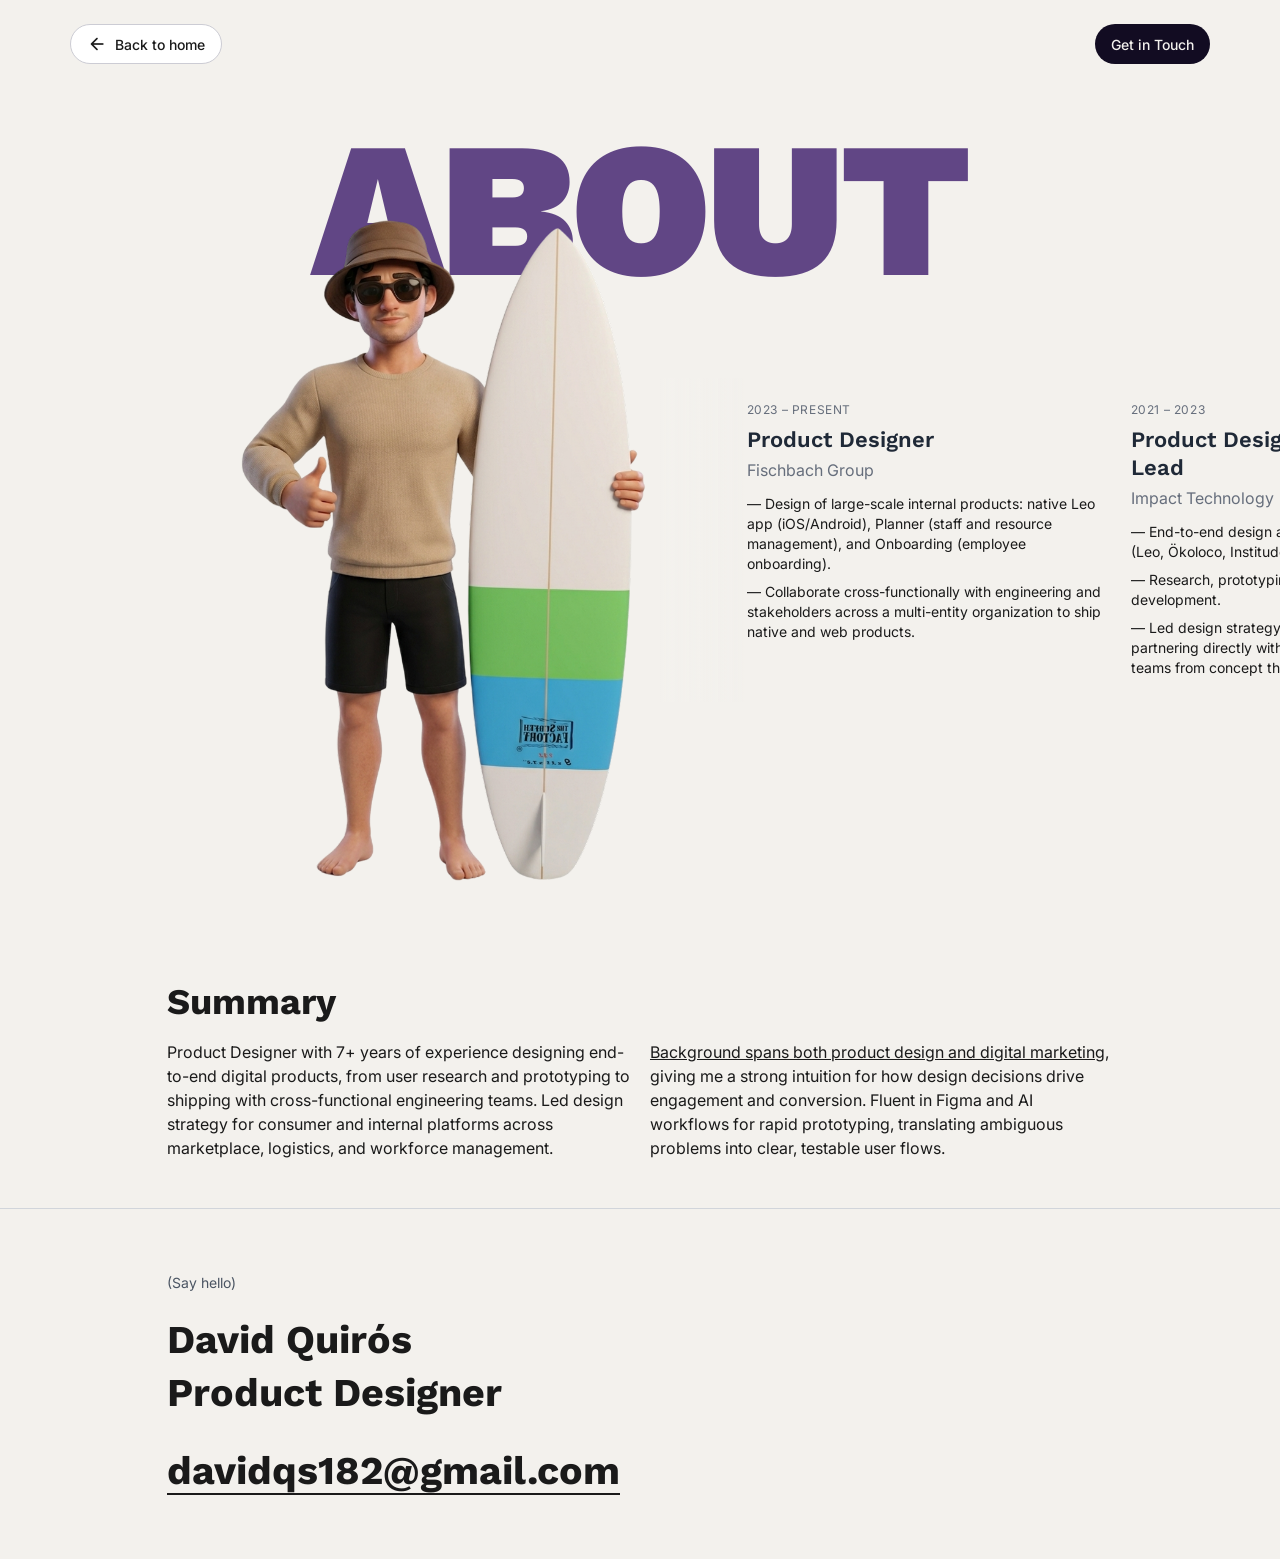
==== commit b6595007: "SEO diagnostic fixes: lang, sitemap, meta description, OG tags, h1s, 404 - Fixed lang="es" on 4 page" ====
--- a/about/index.html
+++ b/about/index.html
@@ -21,7 +21,16 @@
   <meta charset="UTF-8">
   <meta name="viewport" content="width=device-width, initial-scale=1.0">
   <title>About — David Quirós</title>
+  <meta name="description" content="David Quirós's professional experience as a Product Designer — roles, companies, and the work behind them.">
   <link rel="canonical" href="https://pixel-personas.com/about/">
+  <meta property="og:title" content="About — David Quirós">
+  <meta property="og:description" content="David Quirós's professional experience as a Product Designer — roles, companies, and the work behind them.">
+  <meta property="og:url" content="https://pixel-personas.com/about/">
+  <meta property="og:type" content="website">
+  <meta property="og:site_name" content="David Quirós — Product Designer">
+  <meta name="twitter:card" content="summary">
+  <meta name="twitter:title" content="About — David Quirós">
+  <meta name="twitter:description" content="David Quirós's professional experience as a Product Designer — roles, companies, and the work behind them.">
   <link rel="icon" type="image/png" href="../assets/Logo/favicon.png">
   <link rel="preconnect" href="https://fonts.googleapis.com">
   <link href="https://fonts.googleapis.com/css2?family=Work+Sans:wght@400;500;600;900&family=Inter:wght@400;500;600&display=swap" rel="stylesheet">
--- a/css/components.css
+++ b/css/components.css
@@ -8,6 +8,30 @@
    es una capa distinta. En CSS no duplicamos esas capas: usamos
    pseudo-clases (:hover, :disabled) que el navegador aplica solo.
    ===================================================================== */
+
+/* ---------- Utilidades ----------
+   .sr-only — oculta visualmente un elemento sin sacarlo del árbol de
+   accesibilidad (lectores de pantalla y buscadores lo siguen leyendo).
+   Patrón estándar (no display:none/visibility:hidden, que sí lo sacan
+   del todo): clip a 1x1px + overflow hidden + position:absolute para
+   que no ocupe espacio ni afecte el layout visual.
+
+   Primer uso: texto descriptivo dentro de un <h1> que de otra forma
+   solo contendría una imagen (logo) o quedaría vacío — cada página
+   necesita exactamente un <h1> real para SEO/accesibilidad, aunque
+   visualmente el título todavía no esté diseñado. Ver
+   project-onboarding/index.html y project-leo/index.html. */
+.sr-only {
+  position: absolute;
+  width: 1px;
+  height: 1px;
+  padding: 0;
+  margin: -1px;
+  overflow: hidden;
+  clip: rect(0, 0, 0, 0);
+  white-space: nowrap;
+  border: 0;
+}
 
 /* ---------- Fonts ----------
    Fuentes de Google (Work Sans, Inter, Material Symbols) se cargan
--- a/css/styles.css
+++ b/css/styles.css
@@ -989,11 +989,12 @@
      borde superior del avatar queda ~220px más arriba, justo a la
      altura pedida. */
   margin-top: -180px;
-  /* Mismo gap que .project-card usa antes de .contact en Home (146px,
-     medida puntual de Figma) — sin esto, el carrusel queda pegado
-     directo contra el border-top de la sección de contacto (0px de
-     por medio, medido en vivo). */
-  margin-bottom: 146px;
+  /* Antes iba directo a .contact (de ahí el 146px, el mismo gap que
+     .project-card usa antes de .contact en Home) — ahora entre medio
+     está la sección Summary (reusada de resume.html, con su propio
+     padding-block:48px arriba), así que ese 146px sumado sobraba
+     (194px totales, reportado en vivo: "existe mucho espacio"). */
+  margin-bottom: var(--space-24);
 }
 
 .about-experience__track {
@@ -1348,3 +1349,107 @@
     padding-block: 0;
   }
 }
+
+/* Tarjeta de Leo con la portada 50/50 (naranja + celular | fondo
+   #FFFEFD): texto sobre la mitad blanca, como en el Figma ("CV Resume",
+   node 555:68034) — a pedido de David: "las letras exactamente como
+   están en el Figma en la parte blanca, con sus saltos de palabras".
+
+   Del Figma: Noto Sans Black (900), 73.64px sobre un frame de 1440px de
+   ancho, interlineado 82px (1.1135), centrado, color #140A05 (rgb
+   20,10,5) y el punto final en #CC6633. 4 líneas: "With Leo app," /
+   "the construction" / "site fits in your" / "pocket." — los saltos son
+   <br> en el HTML + white-space:nowrap, no dependen del ancho.
+
+   Tamaño responsivo: 73.64 / 1440 = 5.114% del ANCHO de la portada. Se
+   expresa con cqw (unidad de container query: 1cqw = 1% del ancho del
+   contenedor con container-type:inline-size, acá .project-card__cover-
+   split), así el texto escala con la tarjeta igual que la imagen y
+   conserva las proporciones del Figma (línea más larga ≈ 87% de la
+   mitad blanca) en cualquier ancho. cqw: Chrome/Edge 105+, Safari 16+,
+   Firefox 110+.
+
+   Posición: mitad derecha (left:50%), centrado en horizontal y
+   vertical dentro de ella — en el Figma la caja de texto (x 761-1395 de
+   una mitad blanca de 710-1440) queda centrada en la mitad, y a media
+   altura del frame (y 136-464 de 600). */
+.project-card__cover-split {
+  position: relative;
+  container-type: inline-size;
+}
+
+/* Centrado vertical con top:50% + translateY(-50%) y NO display:flex:
+   el <p> lleva <br> y un <span> (el punto naranja) como hijos, y en un
+   contenedor flex cada uno se volvería un ítem aparte y los saltos de
+   línea dejarían de funcionar. */
+.project-card__cover-text {
+  position: absolute;
+  top: 50%;
+  right: 0;
+  left: 50%;
+  transform: translateY(-50%);
+  margin: 0;
+  font-family: "Noto Sans", sans-serif;
+  font-weight: 900;
+  font-size: 5.114cqw;
+  line-height: 1.1135;
+  color: #140a05;
+  text-align: center;
+  white-space: nowrap;
+}
+
+.project-card__cover-text-dot {
+  color: #cc6633;
+}
+
+/* Botón de la tarjeta de Leo por rango de pantalla — a pedido de David:
+   "en la versión móvil el botón debe decir Coming soon…, pero en tablet
+   y desktop como está ahorita ('Go to project')". Móvil = <768px, el
+   mismo corte que usan el resto de los @media de esta hoja y del grid
+   (Mobile <768, Tablet 768-1023, Desktop ≥1024). Dos <a> en el HTML y
+   se muestra uno u otro; el de móvil arranca oculto (display:none) y el
+   @media lo enciende con el display normal de .btn (inline-flex). */
+.project-card__cta-mobile {
+  display: none;
+}
+
+@media (max-width: 767px) {
+  .project-card__cta-desktop {
+    display: none;
+  }
+
+  .project-card__cta-mobile {
+    display: inline-flex;
+  }
+}
+
+/* 404 propia (404.html, raíz del repo) — en vez de la genérica de
+   GitHub Pages. Mismo header/back-button que las páginas de proyecto
+   (.navbar--project), y un bloque centrado simple: no hace falta un
+   layout complejo para una página que casi nadie visita a propósito.
+   min-height calc(100vh - 88px) para que el bloque quede centrado en
+   el alto real de pantalla, descontando el header (88px, mismo valor
+   que .project-hero usa en otras páginas). */
+.not-found {
+  display: flex;
+  flex-direction: column;
+  align-items: center;
+  justify-content: center;
+  gap: var(--space-16);
+  min-height: calc(100vh - 88px);
+  padding: var(--space-64) var(--grid-margin);
+  text-align: center;
+}
+
+.not-found__eyebrow {
+  color: var(--color-gray-550);
+}
+
+.not-found__title {
+  margin: 0;
+}
+
+.not-found__body {
+  max-width: 40ch;
+  color: var(--color-text-black);
+}
